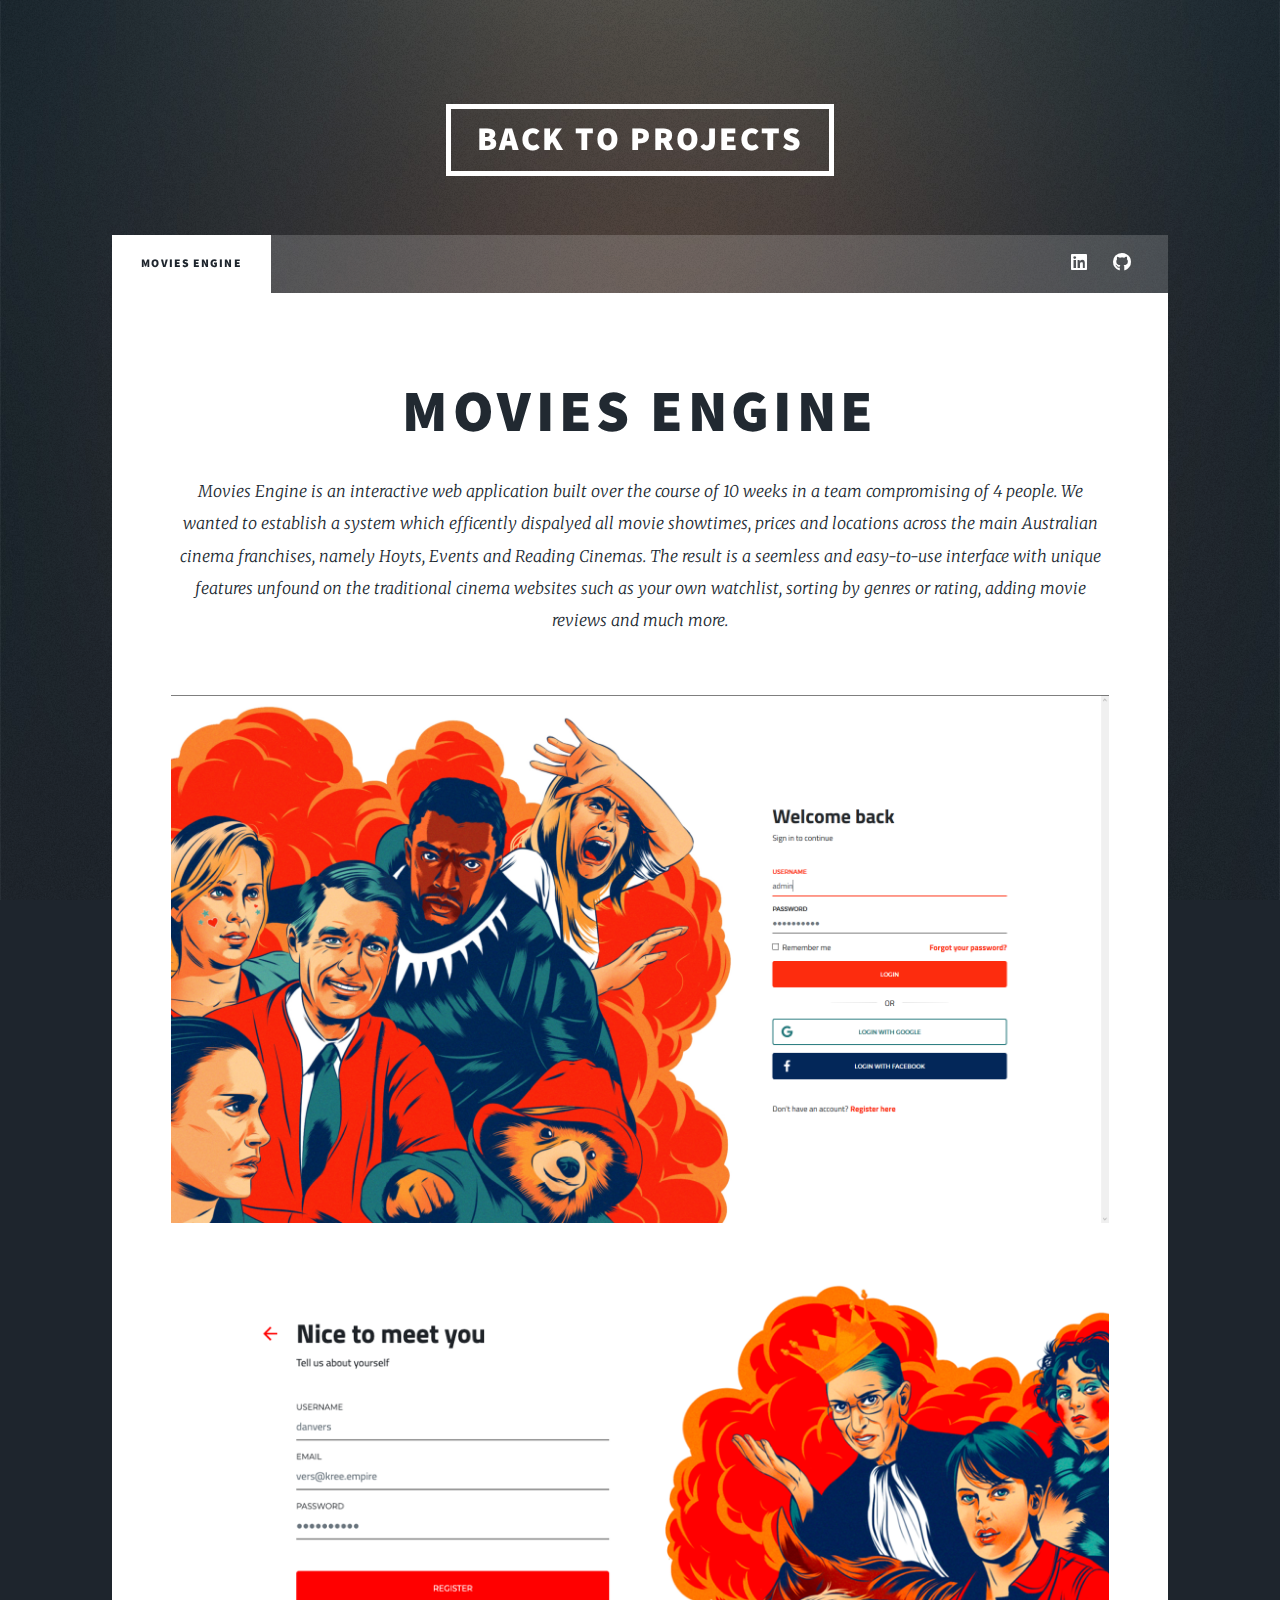
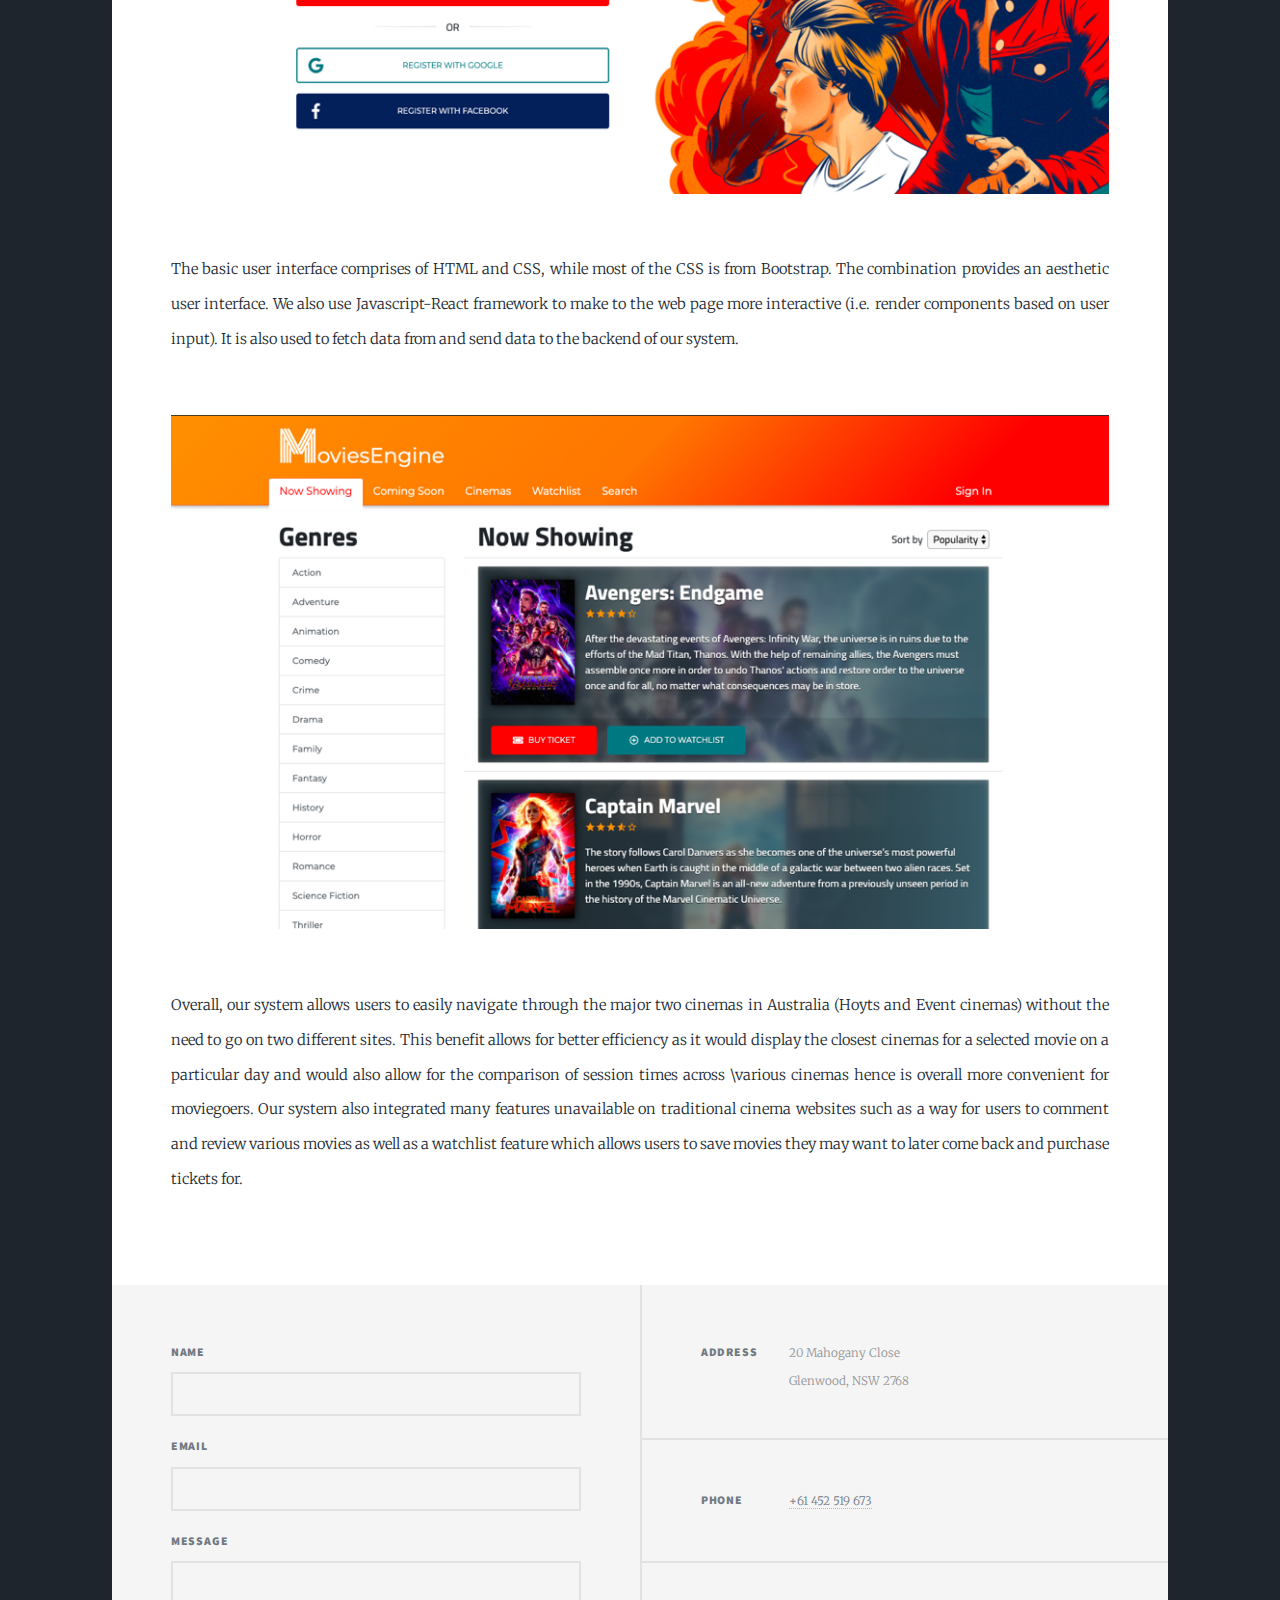
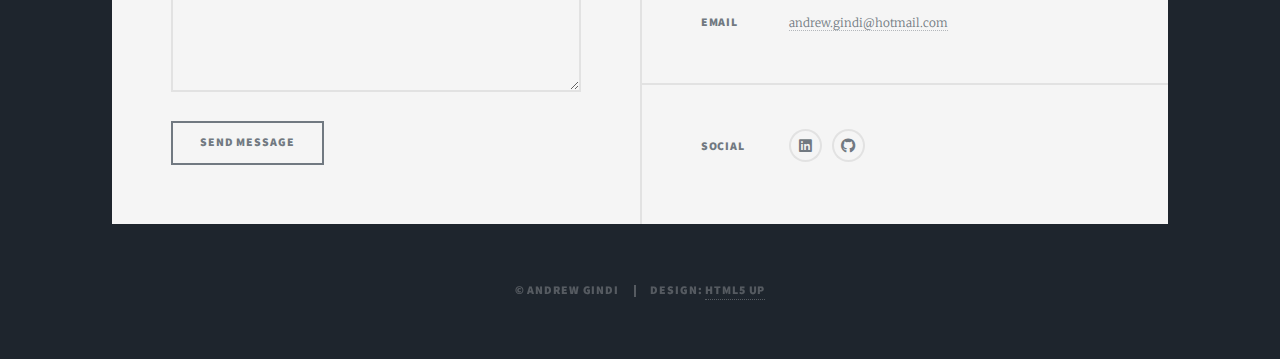
==== moviesengine.html @ 6434a751 "Portfolio" ====
<!DOCTYPE HTML>
<!--
	Massively by HTML5 UP
	html5up.net | @ajlkn
	Free for personal and commercial use under the CCA 3.0 license (html5up.net/license)
-->
<html>
	<head>
		<title>Movies Engine</title>
		<meta charset="utf-8" />
		<meta name="viewport" content="width=device-width, initial-scale=1, user-scalable=no" />
		<link rel="stylesheet" href="assets/css/main.css" />
		<noscript><link rel="stylesheet" href="assets/css/noscript.css" /></noscript>
	</head>
	<body class="is-preload">

		<!-- Wrapper -->
			<div id="wrapper">

				<!-- Header -->
					<header id="header">
						<a href="index.html" class="logo">Back to Projects</a>
					</header>

				<!-- Nav -->
					<nav id="nav">
						<ul class="links">
							<li class="active"><a href="moviesengine.html">Movies Engine</a></li>
						</ul>
						<ul class="icons">
							<li><a href="https://www.linkedin.com/in/andrewgindi/" class="icon brands fa-linkedin"><span class="label">Linkedin</span></a></li>
							<li><a href="https://github.com/AndrewAGindi" class="icon brands fa-github"><span class="label">GitHub</span></a></li>
						</ul>
					</nav>

				<!-- Main -->
					<div id="main">

						<!-- Post -->
							<section class="post">
								<header class="major">
									<h1>Movies Engine</h1>
									<p>Movies Engine is an interactive web application built over the course of 10 weeks in
                                        a team compromising of 4 people. We wanted to establish a system which efficently dispalyed 
                                        all movie showtimes, prices and locations across the main Australian cinema franchises, namely Hoyts, Events
                                        and Reading Cinemas. The result is a seemless and easy-to-use interface with unique features unfound on the 
                                        traditional cinema websites such as your own watchlist, sorting by genres or rating, adding movie reviews and much more.</p>
								</header>
                                <div class="image main"><img src="images/login.png" alt="" /></div>
                                <div class="image main"><img src="images/signup.png" alt="" /></div>
								<p>The basic user interface comprises of HTML and CSS, while most of the CSS is from Bootstrap. The combination provides an aesthetic user interface. 
                                        We also use Javascript-React framework to make to the web page more interactive (i.e. render components based on user input). It is also used to fetch data from 
                                        and send data to the backend of our system. 
                                        </p>
                                <div class="image main"><img src="images/home.png" alt="" /></div>
                                <p>Overall, our system allows users to easily navigate through the major two cinemas in Australia 
                                    (Hoyts and Event cinemas) without the need to go on two different sites. This benefit allows for better efficiency as it would 
                                    display the closest cinemas for a selected movie on a particular day and would also allow for the comparison of session times across \various cinemas hence is overall more convenient for moviegoers. Our system also integrated many features unavailable on traditional cinema websites such as a way for users to comment and review various movies as well as a watchlist feature which allows users to save movies they may want to later come back and purchase tickets for.</p>
							</section>

					</div>

				<!-- Footer -->
                <footer id="footer">
                    <section>
                        <form method="post" action="https://formspree.io/andrew.gindi@hotmail.com">
                            <div class="fields">
                                <div class="field">
                                    <label for="name">Name</label>
                                    <input type="text" name="name" id="name" />
                                </div>
                                <div class="field">
                                    <label for="email">Email</label>
                                    <input type="text" name="email" id="email" />
                                </div>
                                <div class="field">
                                    <label for="message">Message</label>
                                    <textarea name="message" id="message" rows="3"></textarea>
                                </div>
                            </div>
                            <ul class="actions">
                                <li><input type="submit" value="Send Message" /></li>
                            </ul>
                        </form>
                    </section>
                    <section class="split contact">
                        <section class="alt">
                            <h3>Address</h3>
                            <p>20 Mahogany Close<br />
                            Glenwood, NSW 2768</p>
                        </section>
                        <section>
                            <h3>Phone</h3>
                            <p><a href="tel:+61452519673">+61 452 519 673</a></p>
                        </section>
                        <section>
                            <h3>Email</h3>
                            <p><a href="andrew.gindi@hotmail.com">andrew.gindi@hotmail.com</a></p>
                        </section>
                        <section>
								<h3>Social</h3>
								<ul class="icons alt">
									<li><a href="https://www.linkedin.com/in/andrewgindi/" class="icon brands alt fa-linkedin"><span class="label">Linkedin</span></a></li>
									<li><a href="https://github.com/AndrewAGindi" class="icon brands alt fa-github"><span class="label">GitHub</span></a></li>
								</ul>
							</section>
						</section>
					</footer>

				<!-- Copyright -->
					<div id="copyright">
						<ul><li>&copy; Andrew Gindi</li><li>Design: <a href="https://html5up.net">HTML5 UP</a></li></ul>
					</div>

			</div>

		<!-- Scripts -->
			<script src="assets/js/jquery.min.js"></script>
			<script src="assets/js/jquery.scrollex.min.js"></script>
			<script src="assets/js/jquery.scrolly.min.js"></script>
			<script src="assets/js/browser.min.js"></script>
			<script src="assets/js/breakpoints.min.js"></script>
			<script src="assets/js/util.js"></script>
			<script src="assets/js/main.js"></script>

	</body>
</html>
---- assets/css/main.css ----
@import url(fontawesome-all.min.css);
@import url("https://fonts.googleapis.com/css?family=Merriweather:300,700,300italic,700italic|Source+Sans+Pro:900");

/*
	Massively by HTML5 UP
	html5up.net | @ajlkn
	Free for personal and commercial use under the CCA 3.0 license (html5up.net/license)
*/

html, body, div, span, applet, object,
iframe, h1, h2, h3, h4, h5, h6, p, blockquote,
pre, a, abbr, acronym, address, big, cite,
code, del, dfn, em, img, ins, kbd, q, s, samp,
small, strike, strong, sub, sup, tt, var, b,
u, i, center, dl, dt, dd, ol, ul, li, fieldset,
form, label, legend, table, caption, tbody,
tfoot, thead, tr, th, td, article, aside,
canvas, details, embed, figure, figcaption,
footer, header, hgroup, menu, nav, output, ruby,
section, summary, time, mark, audio, video {
	margin: 0;
	padding: 0;
	border: 0;
	font-size: 100%;
	font: inherit;
	vertical-align: baseline;}

article, aside, details, figcaption, figure,
footer, header, hgroup, menu, nav, section {
	display: block;}

body {
	line-height: 1;
}

ol, ul {
	list-style: none;
}

blockquote, q {
	quotes: none;
}

	blockquote:before, blockquote:after, q:before, q:after {
		content: '';
		content: none;
	}

table {
	border-collapse: collapse;
	border-spacing: 0;
}

body {
	-webkit-text-size-adjust: none;
}

mark {
	background-color: transparent;
	color: inherit;
}

input::-moz-focus-inner {
	border: 0;
	padding: 0;
}

input, select, textarea {
	-moz-appearance: none;
	-webkit-appearance: none;
	-ms-appearance: none;
	appearance: none;
}

/* Basic */

	@-ms-viewport {
		width: device-width;
	}

	body {
		-ms-overflow-style: scrollbar;
	}

	@media screen and (max-width: 480px) {

		html, body {
			min-width: 320px;
		}

	}

	html {
		box-sizing: border-box;
	}

	*, *:before, *:after {
		box-sizing: inherit;
	}

	body {
		background-color: #1e252d;
	}

		body.is-preload *, body.is-preload *:before, body.is-preload *:after {
			-moz-animation: none !important;
			-webkit-animation: none !important;
			-ms-animation: none !important;
			animation: none !important;
			-moz-transition: none !important;
			-webkit-transition: none !important;
			-ms-transition: none !important;
			transition: none !important;
		}

/* Type */

	html {
		font-size: 16pt;
	}

		@media screen and (max-width: 1680px) {

			html {
				font-size: 12pt;
			}

		}

		@media screen and (max-width: 1280px) {

			html {
				font-size: 11pt;
			}

		}

		@media screen and (max-width: 360px) {

			html {
				font-size: 10pt;
			}

		}

	body {
		color: #212931;
	}

	body, input, select, textarea {
		font-family: "Merriweather", Georgia, serif;
		font-weight: 300;
		font-size: 1rem;
		line-height: 2.375;
	}

	a {
		-moz-transition: color 0.2s ease-in-out, background-color 0.2s ease-in-out, border-color 0.2s ease-in-out, box-shadow 0.2s ease-in-out;
		-webkit-transition: color 0.2s ease-in-out, background-color 0.2s ease-in-out, border-color 0.2s ease-in-out, box-shadow 0.2s ease-in-out;
		-ms-transition: color 0.2s ease-in-out, background-color 0.2s ease-in-out, border-color 0.2s ease-in-out, box-shadow 0.2s ease-in-out;
		transition: color 0.2s ease-in-out, background-color 0.2s ease-in-out, border-color 0.2s ease-in-out, box-shadow 0.2s ease-in-out;
		border-bottom: dotted 1px;
		text-decoration: none;
	}

		a:hover {
			border-bottom-color: transparent;
		}

	strong, b {
		font-weight: 600;
	}

	em, i {
		font-style: italic;
	}

	p {
		text-align: justify;
		margin: 0 0 2rem 0;
	}

	h1, h2, h3, h4, h5, h6 {
		font-family: "Source Sans Pro", Helvetica, sans-serif;
		font-weight: 900;
		line-height: 1.5;
		letter-spacing: 0.075em;
		text-transform: uppercase;
		margin: 0 0 1rem 0;
	}

		h1 a, h2 a, h3 a, h4 a, h5 a, h6 a {
			border-bottom: 0;
			color: inherit;
			text-decoration: none;
		}

	h1 {
		font-size: 4rem;
		line-height: 1.1;
		margin: 0 0 2rem 0;
	}

	h2 {
		font-size: 1.75rem;
		line-height: 1.3;
		margin: 0 0 1.5rem 0;
	}

	h3 {
		font-size: 1.25rem;
		margin: 0 0 1.5rem 0;
	}

	h4 {
		font-size: 1rem;
	}

	h5 {
		font-size: 0.9rem;
	}

	h6 {
		font-size: 0.8rem;
	}

	sub {
		font-size: 0.8rem;
		position: relative;
		top: 0.5rem;
	}

	sup {
		font-size: 0.8rem;
		position: relative;
		top: -0.5rem;
	}

	blockquote {
		border-left: solid 4px;
		font-style: italic;
		margin: 0 0 2rem 0;
		padding: 0.5rem 0 0.5rem 2rem;
	}

	code {
		border: solid 2px;
		font-family: "Courier New", monospace;
		font-size: 0.9rem;
		margin: 0 0.25rem;
		padding: 0.25rem 0.65rem;
	}

	pre {
		-webkit-overflow-scrolling: touch;
		font-family: "Courier New", monospace;
		font-size: 0.9rem;
		margin: 0 0 2rem 0;
	}

		pre code {
			display: block;
			line-height: 1.75;
			padding: 1rem 1.5rem;
			overflow-x: auto;
		}

	hr {
		border: 0;
		border-bottom: solid 2px;
		margin: 3rem 0;
	}

		hr.major {
			margin: 5rem 0;
		}

	.align-left {
		text-align: left;
	}

	.align-center {
		text-align: center;
	}

	.align-right {
		text-align: right;
	}

	input, select, textarea {
		color: #212931;
	}

	a {
		color: #212931;
		border-bottom-color: rgba(33, 41, 49, 0.5);
	}

		a:hover {
			border-bottom-color: transparent;
			color: #18bfef !important;
		}

	strong, b {
		color: #212931;
	}

	h1, h2, h3, h4, h5, h6 {
		color: #212931;
	}

	blockquote {
		border-left-color: #eeeeee;
	}

	code {
		background: rgba(220, 220, 220, 0.25);
		border-color: #eeeeee;
	}

	hr {
		border-bottom-color: #eeeeee;
	}

/* Row */

	.row {
		display: flex;
		flex-wrap: wrap;
		box-sizing: border-box;
		align-items: stretch;
	}

		.row > * {
			box-sizing: border-box;
		}

		.row.gtr-uniform > * > :last-child {
			margin-bottom: 0;
		}

		.row.aln-left {
			justify-content: flex-start;
		}

		.row.aln-center {
			justify-content: center;
		}

		.row.aln-right {
			justify-content: flex-end;
		}

		.row.aln-top {
			align-items: flex-start;
		}

		.row.aln-middle {
			align-items: center;
		}

		.row.aln-bottom {
			align-items: flex-end;
		}

		.row > .imp {
			order: -1;
		}

		.row > .col-1 {
			width: 8.33333%;
		}

		.row > .off-1 {
			margin-left: 8.33333%;
		}

		.row > .col-2 {
			width: 16.66667%;
		}

		.row > .off-2 {
			margin-left: 16.66667%;
		}

		.row > .col-3 {
			width: 25%;
		}

		.row > .off-3 {
			margin-left: 25%;
		}

		.row > .col-4 {
			width: 33.33333%;
		}

		.row > .off-4 {
			margin-left: 33.33333%;
		}

		.row > .col-5 {
			width: 41.66667%;
		}

		.row > .off-5 {
			margin-left: 41.66667%;
		}

		.row > .col-6 {
			width: 50%;
		}

		.row > .off-6 {
			margin-left: 50%;
		}

		.row > .col-7 {
			width: 58.33333%;
		}

		.row > .off-7 {
			margin-left: 58.33333%;
		}

		.row > .col-8 {
			width: 66.66667%;
		}

		.row > .off-8 {
			margin-left: 66.66667%;
		}

		.row > .col-9 {
			width: 75%;
		}

		.row > .off-9 {
			margin-left: 75%;
		}

		.row > .col-10 {
			width: 83.33333%;
		}

		.row > .off-10 {
			margin-left: 83.33333%;
		}

		.row > .col-11 {
			width: 91.66667%;
		}

		.row > .off-11 {
			margin-left: 91.66667%;
		}

		.row > .col-12 {
			width: 100%;
		}

		.row > .off-12 {
			margin-left: 100%;
		}

		.row.gtr-0 {
			margin-top: 0;
			margin-left: 0rem;
		}

			.row.gtr-0 > * {
				padding: 0 0 0 0rem;
			}

			.row.gtr-0.gtr-uniform {
				margin-top: 0rem;
			}

				.row.gtr-0.gtr-uniform > * {
					padding-top: 0rem;
				}

		.row.gtr-25 {
			margin-top: 0;
			margin-left: -0.375rem;
		}

			.row.gtr-25 > * {
				padding: 0 0 0 0.375rem;
			}

			.row.gtr-25.gtr-uniform {
				margin-top: -0.375rem;
			}

				.row.gtr-25.gtr-uniform > * {
					padding-top: 0.375rem;
				}

		.row.gtr-50 {
			margin-top: 0;
			margin-left: -0.75rem;
		}

			.row.gtr-50 > * {
				padding: 0 0 0 0.75rem;
			}

			.row.gtr-50.gtr-uniform {
				margin-top: -0.75rem;
			}

				.row.gtr-50.gtr-uniform > * {
					padding-top: 0.75rem;
				}

		.row {
			margin-top: 0;
			margin-left: -1.5rem;
		}

			.row > * {
				padding: 0 0 0 1.5rem;
			}

			.row.gtr-uniform {
				margin-top: -1.5rem;
			}

				.row.gtr-uniform > * {
					padding-top: 1.5rem;
				}

		.row.gtr-150 {
			margin-top: 0;
			margin-left: -2.25rem;
		}

			.row.gtr-150 > * {
				padding: 0 0 0 2.25rem;
			}

			.row.gtr-150.gtr-uniform {
				margin-top: -2.25rem;
			}

				.row.gtr-150.gtr-uniform > * {
					padding-top: 2.25rem;
				}

		.row.gtr-200 {
			margin-top: 0;
			margin-left: -3rem;
		}

			.row.gtr-200 > * {
				padding: 0 0 0 3rem;
			}

			.row.gtr-200.gtr-uniform {
				margin-top: -3rem;
			}

				.row.gtr-200.gtr-uniform > * {
					padding-top: 3rem;
				}

		@media screen and (max-width: 1680px) {

			.row {
				display: flex;
				flex-wrap: wrap;
				box-sizing: border-box;
				align-items: stretch;
			}

				.row > * {
					box-sizing: border-box;
				}

				.row.gtr-uniform > * > :last-child {
					margin-bottom: 0;
				}

				.row.aln-left {
					justify-content: flex-start;
				}

				.row.aln-center {
					justify-content: center;
				}

				.row.aln-right {
					justify-content: flex-end;
				}

				.row.aln-top {
					align-items: flex-start;
				}

				.row.aln-middle {
					align-items: center;
				}

				.row.aln-bottom {
					align-items: flex-end;
				}

				.row > .imp-xlarge {
					order: -1;
				}

				.row > .col-1-xlarge {
					width: 8.33333%;
				}

				.row > .off-1-xlarge {
					margin-left: 8.33333%;
				}

				.row > .col-2-xlarge {
					width: 16.66667%;
				}

				.row > .off-2-xlarge {
					margin-left: 16.66667%;
				}

				.row > .col-3-xlarge {
					width: 25%;
				}

				.row > .off-3-xlarge {
					margin-left: 25%;
				}

				.row > .col-4-xlarge {
					width: 33.33333%;
				}

				.row > .off-4-xlarge {
					margin-left: 33.33333%;
				}

				.row > .col-5-xlarge {
					width: 41.66667%;
				}

				.row > .off-5-xlarge {
					margin-left: 41.66667%;
				}

				.row > .col-6-xlarge {
					width: 50%;
				}

				.row > .off-6-xlarge {
					margin-left: 50%;
				}

				.row > .col-7-xlarge {
					width: 58.33333%;
				}

				.row > .off-7-xlarge {
					margin-left: 58.33333%;
				}

				.row > .col-8-xlarge {
					width: 66.66667%;
				}

				.row > .off-8-xlarge {
					margin-left: 66.66667%;
				}

				.row > .col-9-xlarge {
					width: 75%;
				}

				.row > .off-9-xlarge {
					margin-left: 75%;
				}

				.row > .col-10-xlarge {
					width: 83.33333%;
				}

				.row > .off-10-xlarge {
					margin-left: 83.33333%;
				}

				.row > .col-11-xlarge {
					width: 91.66667%;
				}

				.row > .off-11-xlarge {
					margin-left: 91.66667%;
				}

				.row > .col-12-xlarge {
					width: 100%;
				}

				.row > .off-12-xlarge {
					margin-left: 100%;
				}

				.row.gtr-0 {
					margin-top: 0;
					margin-left: 0rem;
				}

					.row.gtr-0 > * {
						padding: 0 0 0 0rem;
					}

					.row.gtr-0.gtr-uniform {
						margin-top: 0rem;
					}

						.row.gtr-0.gtr-uniform > * {
							padding-top: 0rem;
						}

				.row.gtr-25 {
					margin-top: 0;
					margin-left: -0.375rem;
				}

					.row.gtr-25 > * {
						padding: 0 0 0 0.375rem;
					}

					.row.gtr-25.gtr-uniform {
						margin-top: -0.375rem;
					}

						.row.gtr-25.gtr-uniform > * {
							padding-top: 0.375rem;
						}

				.row.gtr-50 {
					margin-top: 0;
					margin-left: -0.75rem;
				}

					.row.gtr-50 > * {
						padding: 0 0 0 0.75rem;
					}

					.row.gtr-50.gtr-uniform {
						margin-top: -0.75rem;
					}

						.row.gtr-50.gtr-uniform > * {
							padding-top: 0.75rem;
						}

				.row {
					margin-top: 0;
					margin-left: -1.5rem;
				}

					.row > * {
						padding: 0 0 0 1.5rem;
					}

					.row.gtr-uniform {
						margin-top: -1.5rem;
					}

						.row.gtr-uniform > * {
							padding-top: 1.5rem;
						}

				.row.gtr-150 {
					margin-top: 0;
					margin-left: -2.25rem;
				}

					.row.gtr-150 > * {
						padding: 0 0 0 2.25rem;
					}

					.row.gtr-150.gtr-uniform {
						margin-top: -2.25rem;
					}

						.row.gtr-150.gtr-uniform > * {
							padding-top: 2.25rem;
						}

				.row.gtr-200 {
					margin-top: 0;
					margin-left: -3rem;
				}

					.row.gtr-200 > * {
						padding: 0 0 0 3rem;
					}

					.row.gtr-200.gtr-uniform {
						margin-top: -3rem;
					}

						.row.gtr-200.gtr-uniform > * {
							padding-top: 3rem;
						}

		}

		@media screen and (max-width: 1280px) {

			.row {
				display: flex;
				flex-wrap: wrap;
				box-sizing: border-box;
				align-items: stretch;
			}

				.row > * {
					box-sizing: border-box;
				}

				.row.gtr-uniform > * > :last-child {
					margin-bottom: 0;
				}

				.row.aln-left {
					justify-content: flex-start;
				}

				.row.aln-center {
					justify-content: center;
				}

				.row.aln-right {
					justify-content: flex-end;
				}

				.row.aln-top {
					align-items: flex-start;
				}

				.row.aln-middle {
					align-items: center;
				}

				.row.aln-bottom {
					align-items: flex-end;
				}

				.row > .imp-large {
					order: -1;
				}

				.row > .col-1-large {
					width: 8.33333%;
				}

				.row > .off-1-large {
					margin-left: 8.33333%;
				}

				.row > .col-2-large {
					width: 16.66667%;
				}

				.row > .off-2-large {
					margin-left: 16.66667%;
				}

				.row > .col-3-large {
					width: 25%;
				}

				.row > .off-3-large {
					margin-left: 25%;
				}

				.row > .col-4-large {
					width: 33.33333%;
				}

				.row > .off-4-large {
					margin-left: 33.33333%;
				}

				.row > .col-5-large {
					width: 41.66667%;
				}

				.row > .off-5-large {
					margin-left: 41.66667%;
				}

				.row > .col-6-large {
					width: 50%;
				}

				.row > .off-6-large {
					margin-left: 50%;
				}

				.row > .col-7-large {
					width: 58.33333%;
				}

				.row > .off-7-large {
					margin-left: 58.33333%;
				}

				.row > .col-8-large {
					width: 66.66667%;
				}

				.row > .off-8-large {
					margin-left: 66.66667%;
				}

				.row > .col-9-large {
					width: 75%;
				}

				.row > .off-9-large {
					margin-left: 75%;
				}

				.row > .col-10-large {
					width: 83.33333%;
				}

				.row > .off-10-large {
					margin-left: 83.33333%;
				}

				.row > .col-11-large {
					width: 91.66667%;
				}

				.row > .off-11-large {
					margin-left: 91.66667%;
				}

				.row > .col-12-large {
					width: 100%;
				}

				.row > .off-12-large {
					margin-left: 100%;
				}

				.row.gtr-0 {
					margin-top: 0;
					margin-left: 0rem;
				}

					.row.gtr-0 > * {
						padding: 0 0 0 0rem;
					}

					.row.gtr-0.gtr-uniform {
						margin-top: 0rem;
					}

						.row.gtr-0.gtr-uniform > * {
							padding-top: 0rem;
						}

				.row.gtr-25 {
					margin-top: 0;
					margin-left: -0.375rem;
				}

					.row.gtr-25 > * {
						padding: 0 0 0 0.375rem;
					}

					.row.gtr-25.gtr-uniform {
						margin-top: -0.375rem;
					}

						.row.gtr-25.gtr-uniform > * {
							padding-top: 0.375rem;
						}

				.row.gtr-50 {
					margin-top: 0;
					margin-left: -0.75rem;
				}

					.row.gtr-50 > * {
						padding: 0 0 0 0.75rem;
					}

					.row.gtr-50.gtr-uniform {
						margin-top: -0.75rem;
					}

						.row.gtr-50.gtr-uniform > * {
							padding-top: 0.75rem;
						}

				.row {
					margin-top: 0;
					margin-left: -1.5rem;
				}

					.row > * {
						padding: 0 0 0 1.5rem;
					}

					.row.gtr-uniform {
						margin-top: -1.5rem;
					}

						.row.gtr-uniform > * {
							padding-top: 1.5rem;
						}

				.row.gtr-150 {
					margin-top: 0;
					margin-left: -2.25rem;
				}

					.row.gtr-150 > * {
						padding: 0 0 0 2.25rem;
					}

					.row.gtr-150.gtr-uniform {
						margin-top: -2.25rem;
					}

						.row.gtr-150.gtr-uniform > * {
							padding-top: 2.25rem;
						}

				.row.gtr-200 {
					margin-top: 0;
					margin-left: -3rem;
				}

					.row.gtr-200 > * {
						padding: 0 0 0 3rem;
					}

					.row.gtr-200.gtr-uniform {
						margin-top: -3rem;
					}

						.row.gtr-200.gtr-uniform > * {
							padding-top: 3rem;
						}

		}

		@media screen and (max-width: 980px) {

			.row {
				display: flex;
				flex-wrap: wrap;
				box-sizing: border-box;
				align-items: stretch;
			}

				.row > * {
					box-sizing: border-box;
				}

				.row.gtr-uniform > * > :last-child {
					margin-bottom: 0;
				}

				.row.aln-left {
					justify-content: flex-start;
				}

				.row.aln-center {
					justify-content: center;
				}

				.row.aln-right {
					justify-content: flex-end;
				}

				.row.aln-top {
					align-items: flex-start;
				}

				.row.aln-middle {
					align-items: center;
				}

				.row.aln-bottom {
					align-items: flex-end;
				}

				.row > .imp-medium {
					order: -1;
				}

				.row > .col-1-medium {
					width: 8.33333%;
				}

				.row > .off-1-medium {
					margin-left: 8.33333%;
				}

				.row > .col-2-medium {
					width: 16.66667%;
				}

				.row > .off-2-medium {
					margin-left: 16.66667%;
				}

				.row > .col-3-medium {
					width: 25%;
				}

				.row > .off-3-medium {
					margin-left: 25%;
				}

				.row > .col-4-medium {
					width: 33.33333%;
				}

				.row > .off-4-medium {
					margin-left: 33.33333%;
				}

				.row > .col-5-medium {
					width: 41.66667%;
				}

				.row > .off-5-medium {
					margin-left: 41.66667%;
				}

				.row > .col-6-medium {
					width: 50%;
				}

				.row > .off-6-medium {
					margin-left: 50%;
				}

				.row > .col-7-medium {
					width: 58.33333%;
				}

				.row > .off-7-medium {
					margin-left: 58.33333%;
				}

				.row > .col-8-medium {
					width: 66.66667%;
				}

				.row > .off-8-medium {
					margin-left: 66.66667%;
				}

				.row > .col-9-medium {
					width: 75%;
				}

				.row > .off-9-medium {
					margin-left: 75%;
				}

				.row > .col-10-medium {
					width: 83.33333%;
				}

				.row > .off-10-medium {
					margin-left: 83.33333%;
				}

				.row > .col-11-medium {
					width: 91.66667%;
				}

				.row > .off-11-medium {
					margin-left: 91.66667%;
				}

				.row > .col-12-medium {
					width: 100%;
				}

				.row > .off-12-medium {
					margin-left: 100%;
				}

				.row.gtr-0 {
					margin-top: 0;
					margin-left: 0rem;
				}

					.row.gtr-0 > * {
						padding: 0 0 0 0rem;
					}

					.row.gtr-0.gtr-uniform {
						margin-top: 0rem;
					}

						.row.gtr-0.gtr-uniform > * {
							padding-top: 0rem;
						}

				.row.gtr-25 {
					margin-top: 0;
					margin-left: -0.375rem;
				}

					.row.gtr-25 > * {
						padding: 0 0 0 0.375rem;
					}

					.row.gtr-25.gtr-uniform {
						margin-top: -0.375rem;
					}

						.row.gtr-25.gtr-uniform > * {
							padding-top: 0.375rem;
						}

				.row.gtr-50 {
					margin-top: 0;
					margin-left: -0.75rem;
				}

					.row.gtr-50 > * {
						padding: 0 0 0 0.75rem;
					}

					.row.gtr-50.gtr-uniform {
						margin-top: -0.75rem;
					}

						.row.gtr-50.gtr-uniform > * {
							padding-top: 0.75rem;
						}

				.row {
					margin-top: 0;
					margin-left: -1.5rem;
				}

					.row > * {
						padding: 0 0 0 1.5rem;
					}

					.row.gtr-uniform {
						margin-top: -1.5rem;
					}

						.row.gtr-uniform > * {
							padding-top: 1.5rem;
						}

				.row.gtr-150 {
					margin-top: 0;
					margin-left: -2.25rem;
				}

					.row.gtr-150 > * {
						padding: 0 0 0 2.25rem;
					}

					.row.gtr-150.gtr-uniform {
						margin-top: -2.25rem;
					}

						.row.gtr-150.gtr-uniform > * {
							padding-top: 2.25rem;
						}

				.row.gtr-200 {
					margin-top: 0;
					margin-left: -3rem;
				}

					.row.gtr-200 > * {
						padding: 0 0 0 3rem;
					}

					.row.gtr-200.gtr-uniform {
						margin-top: -3rem;
					}

						.row.gtr-200.gtr-uniform > * {
							padding-top: 3rem;
						}

		}

		@media screen and (max-width: 736px) {

			.row {
				display: flex;
				flex-wrap: wrap;
				box-sizing: border-box;
				align-items: stretch;
			}

				.row > * {
					box-sizing: border-box;
				}

				.row.gtr-uniform > * > :last-child {
					margin-bottom: 0;
				}

				.row.aln-left {
					justify-content: flex-start;
				}

				.row.aln-center {
					justify-content: center;
				}

				.row.aln-right {
					justify-content: flex-end;
				}

				.row.aln-top {
					align-items: flex-start;
				}

				.row.aln-middle {
					align-items: center;
				}

				.row.aln-bottom {
					align-items: flex-end;
				}

				.row > .imp-small {
					order: -1;
				}

				.row > .col-1-small {
					width: 8.33333%;
				}

				.row > .off-1-small {
					margin-left: 8.33333%;
				}

				.row > .col-2-small {
					width: 16.66667%;
				}

				.row > .off-2-small {
					margin-left: 16.66667%;
				}

				.row > .col-3-small {
					width: 25%;
				}

				.row > .off-3-small {
					margin-left: 25%;
				}

				.row > .col-4-small {
					width: 33.33333%;
				}

				.row > .off-4-small {
					margin-left: 33.33333%;
				}

				.row > .col-5-small {
					width: 41.66667%;
				}

				.row > .off-5-small {
					margin-left: 41.66667%;
				}

				.row > .col-6-small {
					width: 50%;
				}

				.row > .off-6-small {
					margin-left: 50%;
				}

				.row > .col-7-small {
					width: 58.33333%;
				}

				.row > .off-7-small {
					margin-left: 58.33333%;
				}

				.row > .col-8-small {
					width: 66.66667%;
				}

				.row > .off-8-small {
					margin-left: 66.66667%;
				}

				.row > .col-9-small {
					width: 75%;
				}

				.row > .off-9-small {
					margin-left: 75%;
				}

				.row > .col-10-small {
					width: 83.33333%;
				}

				.row > .off-10-small {
					margin-left: 83.33333%;
				}

				.row > .col-11-small {
					width: 91.66667%;
				}

				.row > .off-11-small {
					margin-left: 91.66667%;
				}

				.row > .col-12-small {
					width: 100%;
				}

				.row > .off-12-small {
					margin-left: 100%;
				}

				.row.gtr-0 {
					margin-top: 0;
					margin-left: 0rem;
				}

					.row.gtr-0 > * {
						padding: 0 0 0 0rem;
					}

					.row.gtr-0.gtr-uniform {
						margin-top: 0rem;
					}

						.row.gtr-0.gtr-uniform > * {
							padding-top: 0rem;
						}

				.row.gtr-25 {
					margin-top: 0;
					margin-left: -0.375rem;
				}

					.row.gtr-25 > * {
						padding: 0 0 0 0.375rem;
					}

					.row.gtr-25.gtr-uniform {
						margin-top: -0.375rem;
					}

						.row.gtr-25.gtr-uniform > * {
							padding-top: 0.375rem;
						}

				.row.gtr-50 {
					margin-top: 0;
					margin-left: -0.75rem;
				}

					.row.gtr-50 > * {
						padding: 0 0 0 0.75rem;
					}

					.row.gtr-50.gtr-uniform {
						margin-top: -0.75rem;
					}

						.row.gtr-50.gtr-uniform > * {
							padding-top: 0.75rem;
						}

				.row {
					margin-top: 0;
					margin-left: -1.5rem;
				}

					.row > * {
						padding: 0 0 0 1.5rem;
					}

					.row.gtr-uniform {
						margin-top: -1.5rem;
					}

						.row.gtr-uniform > * {
							padding-top: 1.5rem;
						}

				.row.gtr-150 {
					margin-top: 0;
					margin-left: -2.25rem;
				}

					.row.gtr-150 > * {
						padding: 0 0 0 2.25rem;
					}

					.row.gtr-150.gtr-uniform {
						margin-top: -2.25rem;
					}

						.row.gtr-150.gtr-uniform > * {
							padding-top: 2.25rem;
						}

				.row.gtr-200 {
					margin-top: 0;
					margin-left: -3rem;
				}

					.row.gtr-200 > * {
						padding: 0 0 0 3rem;
					}

					.row.gtr-200.gtr-uniform {
						margin-top: -3rem;
					}

						.row.gtr-200.gtr-uniform > * {
							padding-top: 3rem;
						}

		}

		@media screen and (max-width: 480px) {

			.row {
				display: flex;
				flex-wrap: wrap;
				box-sizing: border-box;
				align-items: stretch;
			}

				.row > * {
					box-sizing: border-box;
				}

				.row.gtr-uniform > * > :last-child {
					margin-bottom: 0;
				}

				.row.aln-left {
					justify-content: flex-start;
				}

				.row.aln-center {
					justify-content: center;
				}

				.row.aln-right {
					justify-content: flex-end;
				}

				.row.aln-top {
					align-items: flex-start;
				}

				.row.aln-middle {
					align-items: center;
				}

				.row.aln-bottom {
					align-items: flex-end;
				}

				.row > .imp-xsmall {
					order: -1;
				}

				.row > .col-1-xsmall {
					width: 8.33333%;
				}

				.row > .off-1-xsmall {
					margin-left: 8.33333%;
				}

				.row > .col-2-xsmall {
					width: 16.66667%;
				}

				.row > .off-2-xsmall {
					margin-left: 16.66667%;
				}

				.row > .col-3-xsmall {
					width: 25%;
				}

				.row > .off-3-xsmall {
					margin-left: 25%;
				}

				.row > .col-4-xsmall {
					width: 33.33333%;
				}

				.row > .off-4-xsmall {
					margin-left: 33.33333%;
				}

				.row > .col-5-xsmall {
					width: 41.66667%;
				}

				.row > .off-5-xsmall {
					margin-left: 41.66667%;
				}

				.row > .col-6-xsmall {
					width: 50%;
				}

				.row > .off-6-xsmall {
					margin-left: 50%;
				}

				.row > .col-7-xsmall {
					width: 58.33333%;
				}

				.row > .off-7-xsmall {
					margin-left: 58.33333%;
				}

				.row > .col-8-xsmall {
					width: 66.66667%;
				}

				.row > .off-8-xsmall {
					margin-left: 66.66667%;
				}

				.row > .col-9-xsmall {
					width: 75%;
				}

				.row > .off-9-xsmall {
					margin-left: 75%;
				}

				.row > .col-10-xsmall {
					width: 83.33333%;
				}

				.row > .off-10-xsmall {
					margin-left: 83.33333%;
				}

				.row > .col-11-xsmall {
					width: 91.66667%;
				}

				.row > .off-11-xsmall {
					margin-left: 91.66667%;
				}

				.row > .col-12-xsmall {
					width: 100%;
				}

				.row > .off-12-xsmall {
					margin-left: 100%;
				}

				.row.gtr-0 {
					margin-top: 0;
					margin-left: 0rem;
				}

					.row.gtr-0 > * {
						padding: 0 0 0 0rem;
					}

					.row.gtr-0.gtr-uniform {
						margin-top: 0rem;
					}

						.row.gtr-0.gtr-uniform > * {
							padding-top: 0rem;
						}

				.row.gtr-25 {
					margin-top: 0;
					margin-left: -0.375rem;
				}

					.row.gtr-25 > * {
						padding: 0 0 0 0.375rem;
					}

					.row.gtr-25.gtr-uniform {
						margin-top: -0.375rem;
					}

						.row.gtr-25.gtr-uniform > * {
							padding-top: 0.375rem;
						}

				.row.gtr-50 {
					margin-top: 0;
					margin-left: -0.75rem;
				}

					.row.gtr-50 > * {
						padding: 0 0 0 0.75rem;
					}

					.row.gtr-50.gtr-uniform {
						margin-top: -0.75rem;
					}

						.row.gtr-50.gtr-uniform > * {
							padding-top: 0.75rem;
						}

				.row {
					margin-top: 0;
					margin-left: -1.5rem;
				}

					.row > * {
						padding: 0 0 0 1.5rem;
					}

					.row.gtr-uniform {
						margin-top: -1.5rem;
					}

						.row.gtr-uniform > * {
							padding-top: 1.5rem;
						}

				.row.gtr-150 {
					margin-top: 0;
					margin-left: -2.25rem;
				}

					.row.gtr-150 > * {
						padding: 0 0 0 2.25rem;
					}

					.row.gtr-150.gtr-uniform {
						margin-top: -2.25rem;
					}

						.row.gtr-150.gtr-uniform > * {
							padding-top: 2.25rem;
						}

				.row.gtr-200 {
					margin-top: 0;
					margin-left: -3rem;
				}

					.row.gtr-200 > * {
						padding: 0 0 0 3rem;
					}

					.row.gtr-200.gtr-uniform {
						margin-top: -3rem;
					}

						.row.gtr-200.gtr-uniform > * {
							padding-top: 3rem;
						}

		}

		@media screen and (max-width: 360px) {

			.row {
				display: flex;
				flex-wrap: wrap;
				box-sizing: border-box;
				align-items: stretch;
			}

				.row > * {
					box-sizing: border-box;
				}

				.row.gtr-uniform > * > :last-child {
					margin-bottom: 0;
				}

				.row.aln-left {
					justify-content: flex-start;
				}

				.row.aln-center {
					justify-content: center;
				}

				.row.aln-right {
					justify-content: flex-end;
				}

				.row.aln-top {
					align-items: flex-start;
				}

				.row.aln-middle {
					align-items: center;
				}

				.row.aln-bottom {
					align-items: flex-end;
				}

				.row > .imp-xxsmall {
					order: -1;
				}

				.row > .col-1-xxsmall {
					width: 8.33333%;
				}

				.row > .off-1-xxsmall {
					margin-left: 8.33333%;
				}

				.row > .col-2-xxsmall {
					width: 16.66667%;
				}

				.row > .off-2-xxsmall {
					margin-left: 16.66667%;
				}

				.row > .col-3-xxsmall {
					width: 25%;
				}

				.row > .off-3-xxsmall {
					margin-left: 25%;
				}

				.row > .col-4-xxsmall {
					width: 33.33333%;
				}

				.row > .off-4-xxsmall {
					margin-left: 33.33333%;
				}

				.row > .col-5-xxsmall {
					width: 41.66667%;
				}

				.row > .off-5-xxsmall {
					margin-left: 41.66667%;
				}

				.row > .col-6-xxsmall {
					width: 50%;
				}

				.row > .off-6-xxsmall {
					margin-left: 50%;
				}

				.row > .col-7-xxsmall {
					width: 58.33333%;
				}

				.row > .off-7-xxsmall {
					margin-left: 58.33333%;
				}

				.row > .col-8-xxsmall {
					width: 66.66667%;
				}

				.row > .off-8-xxsmall {
					margin-left: 66.66667%;
				}

				.row > .col-9-xxsmall {
					width: 75%;
				}

				.row > .off-9-xxsmall {
					margin-left: 75%;
				}

				.row > .col-10-xxsmall {
					width: 83.33333%;
				}

				.row > .off-10-xxsmall {
					margin-left: 83.33333%;
				}

				.row > .col-11-xxsmall {
					width: 91.66667%;
				}

				.row > .off-11-xxsmall {
					margin-left: 91.66667%;
				}

				.row > .col-12-xxsmall {
					width: 100%;
				}

				.row > .off-12-xxsmall {
					margin-left: 100%;
				}

				.row.gtr-0 {
					margin-top: 0;
					margin-left: 0rem;
				}

					.row.gtr-0 > * {
						padding: 0 0 0 0rem;
					}

					.row.gtr-0.gtr-uniform {
						margin-top: 0rem;
					}

						.row.gtr-0.gtr-uniform > * {
							padding-top: 0rem;
						}

				.row.gtr-25 {
					margin-top: 0;
					margin-left: -0.375rem;
				}

					.row.gtr-25 > * {
						padding: 0 0 0 0.375rem;
					}

					.row.gtr-25.gtr-uniform {
						margin-top: -0.375rem;
					}

						.row.gtr-25.gtr-uniform > * {
							padding-top: 0.375rem;
						}

				.row.gtr-50 {
					margin-top: 0;
					margin-left: -0.75rem;
				}

					.row.gtr-50 > * {
						padding: 0 0 0 0.75rem;
					}

					.row.gtr-50.gtr-uniform {
						margin-top: -0.75rem;
					}

						.row.gtr-50.gtr-uniform > * {
							padding-top: 0.75rem;
						}

				.row {
					margin-top: 0;
					margin-left: -1.5rem;
				}

					.row > * {
						padding: 0 0 0 1.5rem;
					}

					.row.gtr-uniform {
						margin-top: -1.5rem;
					}

						.row.gtr-uniform > * {
							padding-top: 1.5rem;
						}

				.row.gtr-150 {
					margin-top: 0;
					margin-left: -2.25rem;
				}

					.row.gtr-150 > * {
						padding: 0 0 0 2.25rem;
					}

					.row.gtr-150.gtr-uniform {
						margin-top: -2.25rem;
					}

						.row.gtr-150.gtr-uniform > * {
							padding-top: 2.25rem;
						}

				.row.gtr-200 {
					margin-top: 0;
					margin-left: -3rem;
				}

					.row.gtr-200 > * {
						padding: 0 0 0 3rem;
					}

					.row.gtr-200.gtr-uniform {
						margin-top: -3rem;
					}

						.row.gtr-200.gtr-uniform > * {
							padding-top: 3rem;
						}

		}

/* Box */

	.box {
		border: solid 2px;
		margin-bottom: 2rem;
		padding: 1.5rem;
	}

		.box > :last-child,
		.box > :last-child > :last-child,
		.box > :last-child > :last-child > :last-child {
			margin-bottom: 0;
		}

		.box.alt {
			border: 0;
			border-radius: 0;
			padding: 0;
		}

	.box {
		border-color: #eeeeee;
	}

/* Button */

	input[type="submit"],
	input[type="reset"],
	input[type="button"],
	button,
	.button {
		-moz-appearance: none;
		-webkit-appearance: none;
		-ms-appearance: none;
		appearance: none;
		-moz-transition: background-color 0.2s ease-in-out, box-shadow 0.2s ease-in-out, color 0.2s ease-in-out;
		-webkit-transition: background-color 0.2s ease-in-out, box-shadow 0.2s ease-in-out, color 0.2s ease-in-out;
		-ms-transition: background-color 0.2s ease-in-out, box-shadow 0.2s ease-in-out, color 0.2s ease-in-out;
		transition: background-color 0.2s ease-in-out, box-shadow 0.2s ease-in-out, color 0.2s ease-in-out;
		border: 0;
		border-radius: 0;
		cursor: pointer;
		display: inline-block;
		font-family: "Source Sans Pro", Helvetica, sans-serif;
		font-size: 0.8rem;
		font-weight: 900;
		letter-spacing: 0.075em;
		height: 3rem;
		line-height: 3rem;
		padding: 0 2rem;
		text-align: center;
		text-decoration: none;
		text-transform: uppercase;
		white-space: nowrap;
	}

		input[type="submit"].icon:before,
		input[type="reset"].icon:before,
		input[type="button"].icon:before,
		button.icon:before,
		.button.icon:before {
			margin-right: 0.5rem;
		}

		input[type="submit"].icon.solo,
		input[type="reset"].icon.solo,
		input[type="button"].icon.solo,
		button.icon.solo,
		.button.icon.solo {
			position: relative;
			width: 4rem;
			height: 4rem;
			line-height: 4rem;
			border-radius: 4rem;
			text-indent: 4rem;
			overflow: hidden;
			padding: 0;
			white-space: nowrap;
		}

			input[type="submit"].icon.solo:before,
			input[type="reset"].icon.solo:before,
			input[type="button"].icon.solo:before,
			button.icon.solo:before,
			.button.icon.solo:before {
				position: absolute;
				display: block;
				top: 0;
				left: 0;
				width: inherit;
				height: inherit;
				line-height: inherit;
				font-size: 1.25rem;
				margin-right: 0;
				text-align: center;
				text-indent: 0;
			}

		input[type="submit"].fit,
		input[type="reset"].fit,
		input[type="button"].fit,
		button.fit,
		.button.fit {
			width: 100%;
		}

		input[type="submit"].small,
		input[type="reset"].small,
		input[type="button"].small,
		button.small,
		.button.small {
			font-size: 0.7rem;
			height: 2.5rem;
			line-height: 2.5rem;
			padding: 0 1.5rem;
		}

		input[type="submit"].large,
		input[type="reset"].large,
		input[type="button"].large,
		button.large,
		.button.large {
			font-size: 0.9rem;
			height: 3.5rem;
			line-height: 3.5rem;
			padding: 0 2.75rem;
		}

		@media screen and (max-width: 980px) {

			input[type="submit"],
			input[type="reset"],
			input[type="button"],
			button,
			.button {
				font-size: 0.9rem;
				height: 3.25rem;
				line-height: 3.25rem;
			}

				input[type="submit"].large,
				input[type="reset"].large,
				input[type="button"].large,
				button.large,
				.button.large {
					font-size: 1rem;
					height: 3.75rem;
					line-height: 3.75rem;
				}

		}

		input[type="submit"].disabled, input[type="submit"]:disabled,
		input[type="reset"].disabled,
		input[type="reset"]:disabled,
		input[type="button"].disabled,
		input[type="button"]:disabled,
		button.disabled,
		button:disabled,
		.button.disabled,
		.button:disabled {
			pointer-events: none;
			opacity: 0.25;
		}

	input[type="submit"],
	input[type="reset"],
	input[type="button"],
	button,
	.button {
		background-color: transparent;
		box-shadow: inset 0 0 0 2px #212931;
		color: #212931 !important;
	}

		input[type="submit"]:hover,
		input[type="reset"]:hover,
		input[type="button"]:hover,
		button:hover,
		.button:hover {
			box-shadow: inset 0 0 0 2px #18bfef;
			color: #18bfef !important;
		}

		input[type="submit"].primary,
		input[type="reset"].primary,
		input[type="button"].primary,
		button.primary,
		.button.primary {
			background-color: #212931;
			box-shadow: none;
			color: #ffffff !important;
		}

			input[type="submit"].primary:hover,
			input[type="reset"].primary:hover,
			input[type="button"].primary:hover,
			button.primary:hover,
			.button.primary:hover {
				background-color: #18bfef;
			}

/* Form */

	form {
		margin: 0 0 2rem 0;
	}

		form > :last-child {
			margin-bottom: 0;
		}

		form > .fields {
			display: -moz-flex;
			display: -webkit-flex;
			display: -ms-flex;
			display: flex;
			-moz-flex-wrap: wrap;
			-webkit-flex-wrap: wrap;
			-ms-flex-wrap: wrap;
			flex-wrap: wrap;
			width: calc(100% + 3rem);
			margin: -1.5rem 0 2rem -1.5rem;
		}

			form > .fields > .field {
				-moz-flex-grow: 0;
				-webkit-flex-grow: 0;
				-ms-flex-grow: 0;
				flex-grow: 0;
				-moz-flex-shrink: 0;
				-webkit-flex-shrink: 0;
				-ms-flex-shrink: 0;
				flex-shrink: 0;
				padding: 1.5rem 0 0 1.5rem;
				width: calc(100% - 1.5rem);
			}

				form > .fields > .field.half {
					width: calc(50% - 0.75rem);
				}

				form > .fields > .field.third {
					width: calc(100%/3 - 0.5rem);
				}

				form > .fields > .field.quarter {
					width: calc(25% - 0.375rem);
				}

		@media screen and (max-width: 480px) {

			form > .fields {
				width: calc(100% + 3rem);
				margin: -1.5rem 0 2rem -1.5rem;
			}

				form > .fields > .field {
					padding: 1.5rem 0 0 1.5rem;
					width: calc(100% - 1.5rem);
				}

					form > .fields > .field.half {
						width: calc(100% - 1.5rem);
					}

					form > .fields > .field.third {
						width: calc(100% - 1.5rem);
					}

					form > .fields > .field.quarter {
						width: calc(100% - 1.5rem);
					}

		}

	label {
		display: block;
		font-family: "Source Sans Pro", Helvetica, sans-serif;
		font-weight: 900;
		line-height: 1.5;
		letter-spacing: 0.075em;
		font-size: 0.8rem;
		text-transform: uppercase;
		margin: 0 0 0.75rem 0;
	}

		@media screen and (max-width: 980px) {

			label {
				font-size: 0.9rem;
			}

		}

	input[type="text"],
	input[type="password"],
	input[type="email"],
	select,
	textarea {
		-moz-appearance: none;
		-webkit-appearance: none;
		-ms-appearance: none;
		appearance: none;
		background: transparent;
		border-radius: 0;
		border: solid 2px;
		color: inherit;
		display: block;
		outline: 0;
		padding: 0 1rem;
		text-decoration: none;
		width: 100%;
	}

		input[type="text"]:invalid,
		input[type="password"]:invalid,
		input[type="email"]:invalid,
		select:invalid,
		textarea:invalid {
			box-shadow: none;
		}

	select {
		background-size: 1.25rem;
		background-repeat: no-repeat;
		background-position: calc(100% - 1rem) center;
		height: 3rem;
		padding-right: 3rem;
		text-overflow: ellipsis;
	}

		select:focus::-ms-value {
			background-color: transparent;
		}

		select::-ms-expand {
			display: none;
		}

	input[type="text"],
	input[type="password"],
	input[type="email"],
	select {
		height: 3rem;
	}

	textarea {
		padding: 0.75rem 1rem;
	}

	input[type="checkbox"],
	input[type="radio"] {
		-moz-appearance: none;
		-webkit-appearance: none;
		-ms-appearance: none;
		appearance: none;
		display: block;
		float: left;
		margin-right: -2rem;
		opacity: 0;
		width: 1rem;
		z-index: -1;
	}

		input[type="checkbox"] + label,
		input[type="radio"] + label {
			text-decoration: none;
			cursor: pointer;
			display: inline-block;
			font-size: 1rem;
			letter-spacing: 0;
			font-family: "Merriweather", Georgia, serif;
			text-transform: none;
			font-weight: 300;
			padding-left: 2.8rem;
			padding-right: 1rem;
			position: relative;
		}

			input[type="checkbox"] + label:before,
			input[type="radio"] + label:before {
				-moz-osx-font-smoothing: grayscale;
				-webkit-font-smoothing: antialiased;
				display: inline-block;
				font-style: normal;
				font-variant: normal;
				text-rendering: auto;
				line-height: 1;
				text-transform: none !important;
				font-family: 'Font Awesome 5 Free';
				font-weight: 900;
			}

			input[type="checkbox"] + label:before,
			input[type="radio"] + label:before {
				border-radius: 0;
				border: solid 2px;
				content: '';
				display: inline-block;
				font-size: 0.8rem;
				height: 1.8rem;
				left: 0;
				line-height: 1.65rem;
				position: absolute;
				text-align: center;
				top: -0.125rem;
				width: 1.8rem;
			}

		input[type="checkbox"]:checked + label:before,
		input[type="radio"]:checked + label:before {
			content: '\f00c';
		}

	input[type="checkbox"] + label:before {
		border-radius: 0;
	}

	input[type="radio"] + label:before {
		border-radius: 100%;
	}

	::-webkit-input-placeholder {
		opacity: 1.0;
	}

	:-moz-placeholder {
		opacity: 1.0;
	}

	::-moz-placeholder {
		opacity: 1.0;
	}

	:-ms-input-placeholder {
		opacity: 1.0;
	}

	label {
		color: #212931;
	}

	input[type="text"],
	input[type="password"],
	input[type="email"],
	select,
	textarea {
		border-color: #eeeeee;
	}

		input[type="text"]:focus,
		input[type="password"]:focus,
		input[type="email"]:focus,
		select:focus,
		textarea:focus {
			border-color: #18bfef;
		}

	select {
		background-image: url("data:image/svg+xml;charset=utf8,%3Csvg xmlns='http://www.w3.org/2000/svg' width='40' height='40' preserveAspectRatio='none' viewBox='0 0 40 40'%3E%3Cpath d='M9.4,12.3l10.4,10.4l10.4-10.4c0.2-0.2,0.5-0.4,0.9-0.4c0.3,0,0.6,0.1,0.9,0.4l3.3,3.3c0.2,0.2,0.4,0.5,0.4,0.9 c0,0.4-0.1,0.6-0.4,0.9L20.7,31.9c-0.2,0.2-0.5,0.4-0.9,0.4c-0.3,0-0.6-0.1-0.9-0.4L4.3,17.3c-0.2-0.2-0.4-0.5-0.4-0.9 c0-0.4,0.1-0.6,0.4-0.9l3.3-3.3c0.2-0.2,0.5-0.4,0.9-0.4S9.1,12.1,9.4,12.3z' fill='%23eeeeee' /%3E%3C/svg%3E");
	}

		select option {
			background-color: #ffffff;
			color: #212931;
		}

	.select-wrapper:before {
		color: #eeeeee;
	}

	input[type="checkbox"] + label,
	input[type="radio"] + label {
		color: #212931;
	}

		input[type="checkbox"] + label:before,
		input[type="radio"] + label:before {
			border-color: #eeeeee;
		}

	input[type="checkbox"]:checked + label:before,
	input[type="radio"]:checked + label:before {
		background-color: #212931;
		border-color: #212931;
		color: #ffffff;
	}

	input[type="checkbox"]:focus + label:before,
	input[type="radio"]:focus + label:before {
		border-color: #18bfef;
	}

	::-webkit-input-placeholder {
		color: #909498 !important;
	}

	:-moz-placeholder {
		color: #909498 !important;
	}

	::-moz-placeholder {
		color: #909498 !important;
	}

	:-ms-input-placeholder {
		color: #909498 !important;
	}

	.formerize-placeholder {
		color: #909498 !important;
	}

/* Icon */

	.icon {
		text-decoration: none;
		border-bottom: none;
		position: relative;
	}

		.icon:before {
			-moz-osx-font-smoothing: grayscale;
			-webkit-font-smoothing: antialiased;
			display: inline-block;
			font-style: normal;
			font-variant: normal;
			text-rendering: auto;
			line-height: 1;
			text-transform: none !important;
			font-family: 'Font Awesome 5 Free';
			font-weight: 400;
		}

		.icon > .label {
			display: none;
		}

		.icon:before {
			line-height: inherit;
		}

		.icon.solid:before {
			font-weight: 900;
		}

		.icon.brands:before {
			font-family: 'Font Awesome 5 Brands';
		}

/* Image */

	.image {
		border: 0;
		display: inline-block;
		position: relative;
	}

		.image img {
			display: block;
		}

		.image.left, .image.right {
			max-width: 40%;
		}

			.image.left img, .image.right img {
				width: 100%;
			}

		.image.left {
			float: left;
			margin: 0 2rem 2rem 0;
			top: 0.75rem;
		}

		.image.right {
			float: right;
			margin: 0 0 2rem 2rem;
			top: 0.75rem;
		}

		.image.fit {
			display: block;
			margin: 2.5rem 0;
			width: 100%;
		}

			.image.fit:first-child {
				margin-top: 0;
			}

			.image.fit img {
				width: 100%;
			}

		.image.main {
			display: block;
			margin: 4rem 0;
			width: 100%;
		}

			.image.main:first-child {
				margin-top: 0;
			}

			.image.main img {
				width: 100%;
			}

		@media screen and (max-width: 736px) {

			.image.fit {
				margin: 2rem 0;
			}

			.image.main {
				margin: 2rem 0;
			}

		}

	a.image {
		overflow: hidden;
	}

		a.image img {
			-moz-transition: -moz-transform 0.2s ease-out;
			-webkit-transition: -webkit-transform 0.2s ease-out;
			-ms-transition: -ms-transform 0.2s ease-out;
			transition: transform 0.2s ease-out;
		}

		a.image:hover img {
			-moz-transform: scale(1.05);
			-webkit-transform: scale(1.05);
			-ms-transform: scale(1.05);
			transform: scale(1.05);
		}

/* Actions */

	ul.actions {
		display: -moz-flex;
		display: -webkit-flex;
		display: -ms-flex;
		display: flex;
		cursor: default;
		list-style: none;
		margin-left: -1rem;
		padding-left: 0;
	}

		ul.actions li {
			padding: 0 0 0 1rem;
			vertical-align: middle;
		}

		ul.actions.special {
			-moz-justify-content: center;
			-webkit-justify-content: center;
			-ms-justify-content: center;
			justify-content: center;
			width: 100%;
			margin-left: 0;
		}

			ul.actions.special li:first-child {
				padding-left: 0;
			}

		ul.actions.stacked {
			-moz-flex-direction: column;
			-webkit-flex-direction: column;
			-ms-flex-direction: column;
			flex-direction: column;
			margin-left: 0;
		}

			ul.actions.stacked li {
				padding: 1.3rem 0 0 0;
			}

				ul.actions.stacked li:first-child {
					padding-top: 0;
				}

		ul.actions.fit {
			width: calc(100% + 1rem);
		}

			ul.actions.fit li {
				-moz-flex-grow: 1;
				-webkit-flex-grow: 1;
				-ms-flex-grow: 1;
				flex-grow: 1;
				-moz-flex-shrink: 1;
				-webkit-flex-shrink: 1;
				-ms-flex-shrink: 1;
				flex-shrink: 1;
				width: 100%;
			}

				ul.actions.fit li > * {
					width: 100%;
				}

			ul.actions.fit.stacked {
				width: 100%;
			}

		@media screen and (max-width: 480px) {

			ul.actions:not(.fixed) {
				-moz-flex-direction: column;
				-webkit-flex-direction: column;
				-ms-flex-direction: column;
				flex-direction: column;
				margin-left: 0;
				width: 100% !important;
			}

				ul.actions:not(.fixed) li {
					-moz-flex-grow: 1;
					-webkit-flex-grow: 1;
					-ms-flex-grow: 1;
					flex-grow: 1;
					-moz-flex-shrink: 1;
					-webkit-flex-shrink: 1;
					-ms-flex-shrink: 1;
					flex-shrink: 1;
					padding: 1rem 0 0 0;
					text-align: center;
					width: 100%;
				}

					ul.actions:not(.fixed) li > * {
						width: 100%;
					}

					ul.actions:not(.fixed) li:first-child {
						padding-top: 0;
					}

					ul.actions:not(.fixed) li input[type="submit"],
					ul.actions:not(.fixed) li input[type="reset"],
					ul.actions:not(.fixed) li input[type="button"],
					ul.actions:not(.fixed) li button,
					ul.actions:not(.fixed) li .button {
						width: 100%;
					}

						ul.actions:not(.fixed) li input[type="submit"].icon:before,
						ul.actions:not(.fixed) li input[type="reset"].icon:before,
						ul.actions:not(.fixed) li input[type="button"].icon:before,
						ul.actions:not(.fixed) li button.icon:before,
						ul.actions:not(.fixed) li .button.icon:before {
							margin-left: -0.5rem;
						}

		}

/* Icons */

	ul.icons {
		cursor: default;
		list-style: none;
		padding-left: 0;
	}

		ul.icons li {
			display: inline-block;
			padding: 0 0.5rem 0 0;
			vertical-align: middle;
		}

			ul.icons li:last-child {
				padding-right: 0;
			}

			ul.icons li .icon:before {
				width: 2.25rem;
				height: 2.25rem;
				line-height: 2.25rem;
				display: inline-block;
				text-align: center;
				border-radius: 100%;
				font-size: 1.25rem;
			}

		ul.icons.alt li .icon:before {
			-moz-transition: color 0.2s ease-in-out, background-color 0.2s ease-in-out, border-color 0.2s ease-in-out, box-shadow 0.2s ease-in-out;
			-webkit-transition: color 0.2s ease-in-out, background-color 0.2s ease-in-out, border-color 0.2s ease-in-out, box-shadow 0.2s ease-in-out;
			-ms-transition: color 0.2s ease-in-out, background-color 0.2s ease-in-out, border-color 0.2s ease-in-out, box-shadow 0.2s ease-in-out;
			transition: color 0.2s ease-in-out, background-color 0.2s ease-in-out, border-color 0.2s ease-in-out, box-shadow 0.2s ease-in-out;
			font-size: 1rem;
		}

/* List */

	ol {
		list-style: decimal;
		margin: 0 0 2rem 0;
		padding-left: 1.25rem;
	}

		ol li {
			padding-left: 0.25rem;
		}

	ul {
		list-style: disc;
		margin: 0 0 2rem 0;
		padding-left: 1rem;
	}

		ul li {
			padding-left: 0.5rem;
		}

		ul.divided {
			list-style: none;
			padding-left: 0;
		}

			ul.divided li {
				border-top: solid 1px;
				padding: 0.5rem 0;
			}

				ul.divided li:first-child {
					border-top: 0;
					padding-top: 0;
				}

	dl {
		margin: 0 0 2rem 0;
	}

		dl dt {
			display: block;
			font-weight: 600;
			margin: 0 0 1rem 0;
		}

		dl dd {
			margin-left: 2rem;
		}

	ul.divided li {
		border-top-color: #eeeeee;
	}

	ul.icons li a.icon:hover:before {
		color: #18bfef;
	}

	ul.icons.alt li .icon:before {
		box-shadow: inset 0 0 0 2px #eeeeee;
	}

	ul.icons.alt li a.icon:hover:before {
		box-shadow: inset 0 0 0 2px #18bfef;
	}

/* Section/Article */

	section.special, article.special {
		text-align: center;
	}

	header {
		cursor: default;
	}

		header > .date {
			display: block;
			font-size: 0.8rem;
			height: 1;
			margin: 0 0 1rem 0;
			position: relative;
		}

		header > p {
			font-style: italic;
		}

		header > h1 + p {
			font-size: 1.1rem;
			margin-top: -0.5rem;
			line-height: 2;
		}

		header > h2 + p {
			font-size: 1rem;
			margin-top: -0.75rem;
		}

		header > h3 + p {
			font-size: 0.9rem;
			margin-top: -0.75rem;
		}

		header > h4 + p {
			font-size: 0.8rem;
			margin-top: -0.75rem;
		}

		header.major {
			margin: 0 0 4rem 0;
			text-align: center;
		}

			header.major > :last-child {
				margin-bottom: 0;
			}

			header.major > p {
				margin-top: 0;
				text-align: center;
			}

			header.major > .date {
				font-size: 1rem;
				margin: 0 0 4rem 0;
			}

				header.major > .date:before, header.major > .date:after {
					content: '';
					display: block;
					position: absolute;
					top: 50%;
					width: calc(50% - 6rem);
					border-top: solid 2px;
				}

				header.major > .date:before {
					left: 0;
				}

				header.major > .date:after {
					right: 0;
				}

		@media screen and (max-width: 980px) {

			header br {
				display: none;
			}

		}

		@media screen and (max-width: 736px) {

			header.major {
				margin: 0 0 2rem 0;
			}

		}

	header.major .date:before, header.major .date:after {
		border-top-color: #eeeeee;
	}

/* Table */

	.table-wrapper {
		-webkit-overflow-scrolling: touch;
		overflow-x: auto;
	}

	table {
		margin: 0 0 2rem 0;
		width: 100%;
	}

		table tbody tr {
			border: solid 1px;
			border-left: 0;
			border-right: 0;
		}

		table td {
			padding: 0.75rem 0.75rem;
		}

		table th {
			font-family: "Source Sans Pro", Helvetica, sans-serif;
			font-size: 0.8rem;
			font-weight: 900;
			letter-spacing: 0.075em;
			line-height: 1.5;
			padding: 0 0.75rem 0.75rem 0.75rem;
			text-align: left;
			text-transform: uppercase;
		}

			@media screen and (max-width: 980px) {

				table th {
					font-size: 0.9rem;
				}

			}

		table thead {
			border-bottom: solid 2px;
		}

		table tfoot {
			border-top: solid 2px;
		}

		table.alt {
			border-collapse: separate;
		}

			table.alt tbody tr td {
				border: solid 1px;
				border-left-width: 0;
				border-top-width: 0;
			}

				table.alt tbody tr td:first-child {
					border-left-width: 1px;
				}

			table.alt tbody tr:first-child td {
				border-top-width: 1px;
			}

			table.alt thead {
				border-bottom: 0;
			}

			table.alt tfoot {
				border-top: 0;
			}

	table tbody tr {
		border-color: #eeeeee;
	}

		table tbody tr:nth-child(2n + 1) {
			background-color: rgba(220, 220, 220, 0.25);
		}

	table th {
		color: #212931;
	}

	table thead {
		border-bottom-color: #eeeeee;
	}

	table tfoot {
		border-top-color: #eeeeee;
	}

	table.alt tbody tr td {
		border-color: #eeeeee;
	}

/* Pagination */

	.pagination {
		display: -moz-inline-flex;
		display: -webkit-inline-flex;
		display: -ms-inline-flex;
		display: inline-flex;
		-moz-user-select: none;
		-webkit-user-select: none;
		-ms-user-select: none;
		user-select: none;
		cursor: default;
		list-style: none;
		margin: 0 0 2rem 2px;
		padding: 0;
	}

		.pagination a, .pagination span {
			-moz-transition: background-color 0.2s ease-in-out, border-color 0.2s ease-in-out, box-shadow 0.2s ease-in-out, color 0.2s ease-in-out;
			-webkit-transition: background-color 0.2s ease-in-out, border-color 0.2s ease-in-out, box-shadow 0.2s ease-in-out, color 0.2s ease-in-out;
			-ms-transition: background-color 0.2s ease-in-out, border-color 0.2s ease-in-out, box-shadow 0.2s ease-in-out, color 0.2s ease-in-out;
			transition: background-color 0.2s ease-in-out, border-color 0.2s ease-in-out, box-shadow 0.2s ease-in-out, color 0.2s ease-in-out;
			border: solid 2px;
			display: inline-block;
			font-family: "Source Sans Pro", Helvetica, sans-serif;
			font-size: 0.8rem;
			font-weight: 900;
			height: 3rem;
			letter-spacing: 0.075em;
			line-height: calc(3rem - 4px);
			margin-left: -2px;
			min-width: 3rem;
			position: relative;
			text-align: center;
			text-decoration: none;
			text-transform: uppercase;
		}

		.pagination .next, .pagination .previous {
			text-decoration: none;
			padding: 0 1.75rem;
		}

			.pagination .next:before, .pagination .previous:before {
				-moz-osx-font-smoothing: grayscale;
				-webkit-font-smoothing: antialiased;
				display: inline-block;
				font-style: normal;
				font-variant: normal;
				text-rendering: auto;
				line-height: 1;
				text-transform: none !important;
				font-family: 'Font Awesome 5 Free';
				font-weight: 900;
			}

			.pagination .next:before, .pagination .previous:before {
				display: inline-block;
				color: inherit !important;
				line-height: inherit;
			}

		.pagination .previous:before {
			content: '\f104';
			margin-right: 0.9375em;
		}

		.pagination .next:before {
			content: '\f105';
			float: right;
			margin-left: 0.9375em;
		}

		@media screen and (max-width: 980px) {

			.pagination a, .pagination span {
				font-size: 0.9rem;
			}

		}

		@media screen and (max-width: 480px) {

			.pagination .page, .pagination .extra {
				display: none;
			}

		}

	.pagination a, .pagination span {
		border-color: #eeeeee;
	}

	.pagination a {
		color: #212931 !important;
	}

		.pagination a:hover {
			color: #18bfef !important;
			border-color: #18bfef;
			z-index: 1;
		}

			.pagination a:hover + a,
			.pagination a:hover + span {
				border-left-color: #18bfef;
			}

		.pagination a.active {
			background-color: #eeeeee;
		}

	.pagination span {
		color: #eeeeee;
	}

/* Wrapper */

	#wrapper {
		-moz-transition: opacity 0.5s ease;
		-webkit-transition: opacity 0.5s ease;
		-ms-transition: opacity 0.5s ease;
		transition: opacity 0.5s ease;
		position: relative;
		z-index: 1;
		overflow: hidden;
	}

		#wrapper > .bg {
			position: absolute;
			top: 0;
			left: 0;
			width: 100%;
			height: 100%;
			background-color: #212931;
			background-image: url("../../images/overlay.png"), linear-gradient(0deg, rgba(0, 0, 0, 0.1), rgba(0, 0, 0, 0.1)), url("../../images/bg.jpg");
			background-size: auto,								auto,														100% auto;
			background-position: center,								center,														top center;
			background-repeat: repeat,								no-repeat,													no-repeat;
			background-attachment: scroll,								scroll,														scroll;
			z-index: -1;
		}

			#wrapper > .bg.fixed {
				position: fixed;
				width: 100vw;
				height: 100vh;
			}

		#wrapper.fade-in:before {
			pointer-events: none;
			-moz-transition: opacity 1s ease-in-out;
			-webkit-transition: opacity 1s ease-in-out;
			-ms-transition: opacity 1s ease-in-out;
			transition: opacity 1s ease-in-out;
			-moz-transition-delay: 0.75s;
			-webkit-transition-delay: 0.75s;
			-ms-transition-delay: 0.75s;
			transition-delay: 0.75s;
			background: #1e252d;
			content: '';
			display: block;
			height: 100%;
			left: 0;
			opacity: 0;
			position: fixed;
			top: 0;
			width: 100%;
		}

		body.is-preload #wrapper.fade-in:before {
			opacity: 1;
		}

		@media screen and (orientation: portrait) {

			#wrapper > .bg {
				background-size: auto,								auto,														auto 175%;
			}

		}

/* Intro */

	#intro {
		color: #ffffff;
		padding: 8rem 4rem 6rem 4rem ;
		-moz-align-items: center;
		-webkit-align-items: center;
		-ms-align-items: center;
		align-items: center;
		display: -moz-flex;
		display: -webkit-flex;
		display: -ms-flex;
		display: flex;
		-moz-flex-direction: column;
		-webkit-flex-direction: column;
		-ms-flex-direction: column;
		flex-direction: column;
		-moz-justify-content: -moz-flex-end;
		-webkit-justify-content: -webkit-flex-end;
		-ms-justify-content: -ms-flex-end;
		justify-content: flex-end;
		-moz-transition: opacity 1s ease, -moz-transform 1s ease;
		-webkit-transition: opacity 1s ease, -webkit-transform 1s ease;
		-ms-transition: opacity 1s ease, -ms-transform 1s ease;
		transition: opacity 1s ease, transform 1s ease;
		position: relative;
		cursor: default;
		text-align: center;
		z-index: 1;
		min-height: 100vh;
	}

		#intro input, #intro select, #intro textarea {
			color: #ffffff;
		}

		#intro a {
			color: #ffffff;
			border-bottom-color: rgba(255, 255, 255, 0.5);
		}

			#intro a:hover {
				border-bottom-color: transparent;
				color: #18bfef !important;
			}

		#intro strong, #intro b {
			color: #ffffff;
		}

		#intro h1, #intro h2, #intro h3, #intro h4, #intro h5, #intro h6 {
			color: #ffffff;
		}

		#intro blockquote {
			border-left-color: #ffffff;
		}

		#intro code {
			background: rgba(255, 255, 255, 0.075);
			border-color: #ffffff;
		}

		#intro hr {
			border-bottom-color: #ffffff;
		}

		#intro input[type="submit"],
		#intro input[type="reset"],
		#intro input[type="button"],
		#intro button,
		#intro .button {
			background-color: transparent;
			box-shadow: inset 0 0 0 2px #ffffff;
			color: #ffffff !important;
		}

			#intro input[type="submit"]:hover,
			#intro input[type="reset"]:hover,
			#intro input[type="button"]:hover,
			#intro button:hover,
			#intro .button:hover {
				box-shadow: inset 0 0 0 2px #18bfef;
				color: #18bfef !important;
			}

			#intro input[type="submit"].primary,
			#intro input[type="reset"].primary,
			#intro input[type="button"].primary,
			#intro button.primary,
			#intro .button.primary {
				background-color: #ffffff;
				box-shadow: none;
				color: #1e252d !important;
			}

				#intro input[type="submit"].primary:hover,
				#intro input[type="reset"].primary:hover,
				#intro input[type="button"].primary:hover,
				#intro button.primary:hover,
				#intro .button.primary:hover {
					background-color: #18bfef;
				}

		#intro h1 {
			font-size: 5rem;
			line-height: 1;
		}

		#intro p {
			font-size: 1.25rem;
			font-style: italic;
			margin-top: -0.25rem;
			text-align: center;
		}

		#intro + #header {
			margin-top: -20rem;
		}

			#intro + #header .logo {
				-moz-transform: translateY(2rem);
				-webkit-transform: translateY(2rem);
				-ms-transform: translateY(2rem);
				transform: translateY(2rem);
				opacity: 0;
				visibility: hidden;
			}

		#intro.hidden {
			pointer-events: none;
			-moz-transform: translateY(2rem);
			-webkit-transform: translateY(2rem);
			-ms-transform: translateY(2rem);
			transform: translateY(2rem);
			-moz-transition: opacity 0.5s ease, -moz-transform 0.5s ease, visibility 0.5s;
			-webkit-transition: opacity 0.5s ease, -webkit-transform 0.5s ease, visibility 0.5s;
			-ms-transition: opacity 0.5s ease, -ms-transform 0.5s ease, visibility 0.5s;
			transition: opacity 0.5s ease, transform 0.5s ease, visibility 0.5s;
			opacity: 0;
			visibility: hidden;
		}

			#intro.hidden + #header .logo {
				-moz-transform: translateY(0);
				-webkit-transform: translateY(0);
				-ms-transform: translateY(0);
				transform: translateY(0);
				opacity: 1;
				visibility: visible;
			}

		body.is-preload #intro {
			-moz-transform: translateY(2rem);
			-webkit-transform: translateY(2rem);
			-ms-transform: translateY(2rem);
			transform: translateY(2rem);
			opacity: 0;
		}

			body.is-preload #intro:not(.hidden) + #header + #nav {
				-moz-transform: translateY(4rem);
				-webkit-transform: translateY(4rem);
				-ms-transform: translateY(4rem);
				transform: translateY(4rem);
				opacity: 0;
			}

		@media screen and (max-width: 980px) {

			#intro {
				padding: 4rem 4rem 2rem 4rem ;
				min-height: 90vh;
			}

				#intro p br {
					display: none;
				}

				#intro + #header {
					margin-top: -14rem;
				}

		}

		@media screen and (max-width: 736px) {

			#intro {
				padding: 3rem 2rem 1rem 2rem ;
				min-height: 80vh;
			}

				#intro h1 {
					font-size: 3.25rem;
					line-height: 1.1;
					margin-bottom: 1rem;
				}

				#intro p {
					font-size: 1rem;
					margin-top: 0rem;
				}

				#intro .actions {
					display: none;
				}

		}

/* Header */

	#header {
		color: #ffffff;
		-moz-align-items: center;
		-webkit-align-items: center;
		-ms-align-items: center;
		align-items: center;
		display: -moz-flex;
		display: -webkit-flex;
		display: -ms-flex;
		display: flex;
		-moz-flex-direction: column;
		-webkit-flex-direction: column;
		-ms-flex-direction: column;
		flex-direction: column;
		-moz-justify-content: -moz-flex-end;
		-webkit-justify-content: -webkit-flex-end;
		-ms-justify-content: -ms-flex-end;
		justify-content: flex-end;
		pointer-events: none;
		-moz-user-select: none;
		-webkit-user-select: none;
		-ms-user-select: none;
		user-select: none;
		height: 20rem;
		padding-bottom: 8rem;
		position: relative;
		text-align: center;
		z-index: 2;
	}

		#header input, #header select, #header textarea {
			color: #ffffff;
		}

		#header a {
			color: #ffffff;
			border-bottom-color: rgba(255, 255, 255, 0.5);
		}

			#header a:hover {
				border-bottom-color: transparent;
				color: #18bfef !important;
			}

		#header strong, #header b {
			color: #ffffff;
		}

		#header h1, #header h2, #header h3, #header h4, #header h5, #header h6 {
			color: #ffffff;
		}

		#header blockquote {
			border-left-color: #ffffff;
		}

		#header code {
			background: rgba(255, 255, 255, 0.075);
			border-color: #ffffff;
		}

		#header hr {
			border-bottom-color: #ffffff;
		}

		#header .logo {
			-moz-transition: border-color 0.2s ease-in-out, color 0.2s ease-in-out, opacity 0.5s ease, -moz-transform 0.5s ease, visibility 0.5s;
			-webkit-transition: border-color 0.2s ease-in-out, color 0.2s ease-in-out, opacity 0.5s ease, -webkit-transform 0.5s ease, visibility 0.5s;
			-ms-transition: border-color 0.2s ease-in-out, color 0.2s ease-in-out, opacity 0.5s ease, -ms-transform 0.5s ease, visibility 0.5s;
			transition: border-color 0.2s ease-in-out, color 0.2s ease-in-out, opacity 0.5s ease, transform 0.5s ease, visibility 0.5s;
			pointer-events: auto;
			border-style: solid;
			border-color: #ffffff;
			border-width: 5px !important;
			font-family: "Source Sans Pro", Helvetica, sans-serif;
			font-size: 2.25rem;
			font-weight: 900;
			letter-spacing: 0.075em;
			line-height: 1;
			padding: 1rem 1.75rem;
			text-transform: uppercase;
			visibility: visible;
		}

			#header .logo:hover {
				border-color: #18bfef !important;
				color: #18bfef !important;
			}

		@media screen and (max-width: 980px) {

			#header {
				height: 14rem;
				padding-bottom: 4rem;
			}

		}

		@media screen and (max-width: 736px) {

			#header {
				padding-bottom: 3rem;
			}

				#header .logo {
					font-size: 1.75rem;
					border-width: 3px !important;
				}

		}

/* Nav */

	#nav {
		color: #ffffff;
		display: -moz-flex;
		display: -webkit-flex;
		display: -ms-flex;
		display: flex;
		-moz-transition: -moz-transform 1s ease, opacity 1s ease;
		-webkit-transition: -webkit-transform 1s ease, opacity 1s ease;
		-ms-transition: -ms-transform 1s ease, opacity 1s ease;
		transition: transform 1s ease, opacity 1s ease;
		background: rgba(255, 255, 255, 0.175);
		height: 4rem;
		line-height: 4rem;
		margin: -4rem auto 0 auto;
		overflow: hidden;
		padding: 0 2rem 0 0;
		position: relative;
		width: calc(100% - 4rem);
		max-width: 72rem;
		z-index: 2;
	}

		#nav ul.divided li {
			border-top-color: #ffffff;
		}

		#nav ul.icons li a.icon:hover:before {
			color: #18bfef;
		}

		#nav ul.icons.alt li .icon:before {
			box-shadow: inset 0 0 0 2px #ffffff;
		}

		#nav ul.icons.alt li a.icon:hover:before {
			box-shadow: inset 0 0 0 2px #18bfef;
		}

		#nav input, #nav select, #nav textarea {
			color: #ffffff;
		}

		#nav a {
			color: #ffffff;
			border-bottom-color: rgba(255, 255, 255, 0.5);
		}

			#nav a:hover {
				border-bottom-color: transparent;
				color: #18bfef !important;
			}

		#nav strong, #nav b {
			color: #ffffff;
		}

		#nav h1, #nav h2, #nav h3, #nav h4, #nav h5, #nav h6 {
			color: #ffffff;
		}

		#nav blockquote {
			border-left-color: #ffffff;
		}

		#nav code {
			background: rgba(255, 255, 255, 0.075);
			border-color: #ffffff;
		}

		#nav hr {
			border-bottom-color: #ffffff;
		}

		#nav ul.links {
			display: -moz-flex;
			display: -webkit-flex;
			display: -ms-flex;
			display: flex;
			-moz-flex-grow: 1;
			-webkit-flex-grow: 1;
			-ms-flex-grow: 1;
			flex-grow: 1;
			-moz-flex-shrink: 1;
			-webkit-flex-shrink: 1;
			-ms-flex-shrink: 1;
			flex-shrink: 1;
			font-family: "Source Sans Pro", Helvetica, sans-serif;
			font-weight: 900;
			letter-spacing: 0.075em;
			list-style: none;
			margin-bottom: 0;
			padding-left: 0;
			text-transform: uppercase;
		}

			#nav ul.links li {
				display: block;
				padding-left: 0;
			}

				#nav ul.links li a {
					-moz-transition: background-color 0.2s ease-in-out, color 0.2s ease-in-out;
					-webkit-transition: background-color 0.2s ease-in-out, color 0.2s ease-in-out;
					-ms-transition: background-color 0.2s ease-in-out, color 0.2s ease-in-out;
					transition: background-color 0.2s ease-in-out, color 0.2s ease-in-out;
					display: block;
					font-size: 0.8rem;
					outline: none;
					padding: 0 2rem;
				}

					#nav ul.links li a:hover {
						color: inherit !important;
						background-color: rgba(255, 255, 255, 0.1);
					}

				#nav ul.links li.active {
					background-color: #ffffff;
				}

					#nav ul.links li.active a {
						color: #1e252d;
					}

						#nav ul.links li.active a:hover {
							color: #18bfef !important;
						}

		#nav ul.icons {
			-moz-flex-grow: 0;
			-webkit-flex-grow: 0;
			-ms-flex-grow: 0;
			flex-grow: 0;
			-moz-flex-shrink: 0;
			-webkit-flex-shrink: 0;
			-ms-flex-shrink: 0;
			flex-shrink: 0;
			margin-bottom: 0;
		}

		@media screen and (max-width: 980px) {

			#nav {
				display: none;
			}

		}

/* Main */

	#main {
		background-color: #ffffff;
		position: relative;
		margin: 0 auto;
		width: calc(100% - 4rem);
		max-width: 72rem;
		z-index: 2;
	}

		#main > * {
			padding: 4rem 4rem 2rem 4rem ;
			border-top: solid 2px #eeeeee;
			margin: 0;
		}

			#main > *:first-child {
				border-top: 0;
			}

		#main > footer {
			text-align: center;
		}

		#main > .post {
			padding: 8rem 8rem 6rem 8rem ;
		}

			#main > .post header.major > .date {
				margin-top: -2rem;
			}

			#main > .post header.major > h1, #main > .post header.major h2 {
				font-size: 4rem;
				line-height: 1.1;
				margin: 0 0 2rem 0;
			}

			#main > .post.featured {
				text-align: center;
			}

			@media screen and (max-width: 1280px) {

				#main > .post {
					padding: 6rem 4rem 4rem 4rem ;
				}

			}

			@media screen and (max-width: 736px) {

				#main > .post {
					padding: 4rem 2rem 2rem 2rem ;
				}

					#main > .post header.major > .date {
						margin-top: -1rem;
						margin-bottom: 2rem;
					}

					#main > .post header.major > h1, #main > .post header.major h2 {
						font-size: 2.5rem;
						line-height: 1.2;
						margin: 0 0 1.5rem 0;
					}

			}

		#main > .posts {
			display: -moz-flex;
			display: -webkit-flex;
			display: -ms-flex;
			display: flex;
			-moz-flex-wrap: wrap;
			-webkit-flex-wrap: wrap;
			-ms-flex-wrap: wrap;
			flex-wrap: wrap;
			-moz-align-items: -moz-stretch;
			-webkit-align-items: -webkit-stretch;
			-ms-align-items: -ms-stretch;
			align-items: stretch;
			text-align: center;
			width: 100%;
			padding: 0;
		}

			#main > .posts > * {
				-moz-flex-shrink: 1;
				-webkit-flex-shrink: 1;
				-ms-flex-shrink: 1;
				flex-shrink: 1;
				-moz-flex-grow: 0;
				-webkit-flex-grow: 0;
				-ms-flex-grow: 0;
				flex-grow: 0;
			}

			#main > .posts > * {
				width: 50%;
			}

			#main > .posts > * {
				padding: 4rem;
				width: 50%;
			}

			#main > .posts > article {
				border-color: #eeeeee;
				border-left-width: 2px;
				border-style: solid;
				border-top-width: 2px;
				text-align: center;
			}

				#main > .posts > article > :last-child {
					margin-bottom: 0;
				}

				#main > .posts > article:nth-child(2n - 1) {
					border-left-width: 0;
				}

				#main > .posts > article:nth-child(-n + 2) {
					border-top-width: 0;
				}

			@media screen and (max-width: 980px) {

				#main > .posts > * {
					width: 50%;
				}

				#main > .posts > * {
					padding: 2.5rem;
					width: 50%;
				}

			}

			@media screen and (max-width: 736px) {

				#main > .posts > * {
					width: 100%;
				}

				#main > .posts > * {
					padding: 2rem;
					width: 100%;
				}

				#main > .posts > article:nth-child(2n - 1) {
					border-left-width: 2px;
				}

				#main > .posts > article:nth-child(-n + 2) {
					border-top-width: 2px;
				}

				#main > .posts > article:nth-child(n) {
					border-left-width: 0;
				}

				#main > .posts > article:nth-child(-n + 1) {
					border-top-width: 0;
				}

				#main > .posts > article .image {
					max-width: 25rem;
					margin-left: auto;
					margin-right: auto;
				}

			}

		@media screen and (max-width: 736px) {

			#main > * {
				padding: 2rem 2rem 0.1rem 2rem ;
			}

		}

		@media screen and (max-width: 480px) {

			#main {
				width: 100%;
			}

		}

/* Footer */

	#footer {
		color: #717981;
		display: -moz-flex;
		display: -webkit-flex;
		display: -ms-flex;
		display: flex;
		background-color: #f5f5f5;
		color: #909498;
		cursor: default;
		position: relative;
		margin: 0 auto;
		width: calc(100% - 4rem);
		max-width: 72rem;
		z-index: 2;
	}

		#footer input, #footer select, #footer textarea {
			color: #717981;
		}

		#footer a {
			color: #717981;
			border-bottom-color: rgba(113, 121, 129, 0.5);
		}

			#footer a:hover {
				border-bottom-color: transparent;
				color: #18bfef !important;
			}

		#footer strong, #footer b {
			color: #717981;
		}

		#footer h1, #footer h2, #footer h3, #footer h4, #footer h5, #footer h6 {
			color: #717981;
		}

		#footer blockquote {
			border-left-color: #e2e2e2;
		}

		#footer code {
			background: rgba(220, 220, 220, 0.5);
			border-color: #e2e2e2;
		}

		#footer hr {
			border-bottom-color: #e2e2e2;
		}

		#footer .box {
			border-color: #e2e2e2;
		}

		#footer input[type="submit"],
		#footer input[type="reset"],
		#footer input[type="button"],
		#footer button,
		#footer .button {
			background-color: transparent;
			box-shadow: inset 0 0 0 2px #717981;
			color: #717981 !important;
		}

			#footer input[type="submit"]:hover,
			#footer input[type="reset"]:hover,
			#footer input[type="button"]:hover,
			#footer button:hover,
			#footer .button:hover {
				box-shadow: inset 0 0 0 2px #18bfef;
				color: #18bfef !important;
			}

			#footer input[type="submit"].primary,
			#footer input[type="reset"].primary,
			#footer input[type="button"].primary,
			#footer button.primary,
			#footer .button.primary {
				background-color: #717981;
				box-shadow: none;
				color: #f5f5f5 !important;
			}

				#footer input[type="submit"].primary:hover,
				#footer input[type="reset"].primary:hover,
				#footer input[type="button"].primary:hover,
				#footer button.primary:hover,
				#footer .button.primary:hover {
					background-color: #18bfef;
				}

		#footer label {
			color: #717981;
		}

		#footer input[type="text"],
		#footer input[type="password"],
		#footer input[type="email"],
		#footer select,
		#footer textarea {
			border-color: #e2e2e2;
		}

			#footer input[type="text"]:focus,
			#footer input[type="password"]:focus,
			#footer input[type="email"]:focus,
			#footer select:focus,
			#footer textarea:focus {
				border-color: #18bfef;
			}

		#footer select {
			background-image: url("data:image/svg+xml;charset=utf8,%3Csvg xmlns='http://www.w3.org/2000/svg' width='40' height='40' preserveAspectRatio='none' viewBox='0 0 40 40'%3E%3Cpath d='M9.4,12.3l10.4,10.4l10.4-10.4c0.2-0.2,0.5-0.4,0.9-0.4c0.3,0,0.6,0.1,0.9,0.4l3.3,3.3c0.2,0.2,0.4,0.5,0.4,0.9 c0,0.4-0.1,0.6-0.4,0.9L20.7,31.9c-0.2,0.2-0.5,0.4-0.9,0.4c-0.3,0-0.6-0.1-0.9-0.4L4.3,17.3c-0.2-0.2-0.4-0.5-0.4-0.9 c0-0.4,0.1-0.6,0.4-0.9l3.3-3.3c0.2-0.2,0.5-0.4,0.9-0.4S9.1,12.1,9.4,12.3z' fill='%23e2e2e2' /%3E%3C/svg%3E");
		}

			#footer select option {
				background-color: #f5f5f5;
				color: #717981;
			}

		#footer .select-wrapper:before {
			color: #e2e2e2;
		}

		#footer input[type="checkbox"] + label,
		#footer input[type="radio"] + label {
			color: #717981;
		}

			#footer input[type="checkbox"] + label:before,
			#footer input[type="radio"] + label:before {
				border-color: #e2e2e2;
			}

		#footer input[type="checkbox"]:checked + label:before,
		#footer input[type="radio"]:checked + label:before {
			background-color: #717981;
			border-color: #717981;
			color: #f5f5f5;
		}

		#footer input[type="checkbox"]:focus + label:before,
		#footer input[type="radio"]:focus + label:before {
			border-color: #18bfef;
		}

		#footer ::-webkit-input-placeholder {
			color: #b3b7bb !important;
		}

		#footer :-moz-placeholder {
			color: #b3b7bb !important;
		}

		#footer ::-moz-placeholder {
			color: #b3b7bb !important;
		}

		#footer :-ms-input-placeholder {
			color: #b3b7bb !important;
		}

		#footer .formerize-placeholder {
			color: #b3b7bb !important;
		}

		#footer ul.divided li {
			border-top-color: #e2e2e2;
		}

		#footer ul.icons li a.icon:hover:before {
			color: #18bfef;
		}

		#footer ul.icons.alt li .icon:before {
			box-shadow: inset 0 0 0 2px #e2e2e2;
		}

		#footer ul.icons.alt li a.icon:hover:before {
			box-shadow: inset 0 0 0 2px #18bfef;
		}

		#footer header.major .date:before, #footer header.major .date:after {
			border-top-color: #e2e2e2;
		}

		#footer table tbody tr {
			border-color: #e2e2e2;
		}

			#footer table tbody tr:nth-child(2n + 1) {
				background-color: rgba(220, 220, 220, 0.5);
			}

		#footer table th {
			color: #717981;
		}

		#footer table thead {
			border-bottom-color: #e2e2e2;
		}

		#footer table tfoot {
			border-top-color: #e2e2e2;
		}

		#footer table.alt tbody tr td {
			border-color: #e2e2e2;
		}

		#footer .pagination a, #footer .pagination span {
			border-color: #e2e2e2;
		}

		#footer .pagination a {
			color: #717981 !important;
		}

			#footer .pagination a:hover {
				color: #18bfef !important;
				border-color: #18bfef;
				z-index: 1;
			}

				#footer .pagination a:hover + a,
				#footer .pagination a:hover + span {
					border-left-color: #18bfef;
				}

			#footer .pagination a.active {
				background-color: #e2e2e2;
			}

		#footer .pagination span {
			color: #e2e2e2;
		}

		#footer > section {
			-moz-flex-basis: 50%;
			-webkit-flex-basis: 50%;
			-ms-flex-basis: 50%;
			flex-basis: 50%;
			-moz-flex-grow: 1;
			-webkit-flex-grow: 1;
			-ms-flex-grow: 1;
			flex-grow: 1;
			-moz-flex-shrink: 1;
			-webkit-flex-shrink: 1;
			-ms-flex-shrink: 1;
			flex-shrink: 1;
			padding: 4rem 4rem 2rem 4rem ;
			border-left: solid 2px #e2e2e2;
		}

			#footer > section:first-child {
				border-left: 0;
			}

			#footer > section.split {
				display: -moz-flex;
				display: -webkit-flex;
				display: -ms-flex;
				display: flex;
				-moz-flex-direction: column;
				-webkit-flex-direction: column;
				-ms-flex-direction: column;
				flex-direction: column;
				padding: 0;
			}

				#footer > section.split > section {
					padding: 3rem 4rem 1rem 4rem ;
					border-top: solid 2px #e2e2e2;
				}

					#footer > section.split > section:first-child {
						padding: 5rem 4rem 1rem 4rem ;
						border-top: 0;
					}

					#footer > section.split > section:last-child {
						padding: 3rem 4rem 3rem 4rem ;
					}

				#footer > section.split.contact > section {
					display: -moz-flex;
					display: -webkit-flex;
					display: -ms-flex;
					display: flex;
					-moz-align-items: center;
					-webkit-align-items: center;
					-ms-align-items: center;
					align-items: center;
					padding: 3.15rem 4rem;
				}

					#footer > section.split.contact > section > * {
						margin-bottom: 0;
					}

					#footer > section.split.contact > section > :first-child {
						-moz-flex-shrink: 0;
						-webkit-flex-shrink: 0;
						-ms-flex-shrink: 0;
						flex-shrink: 0;
						-moz-flex-grow: 0;
						-webkit-flex-grow: 0;
						-ms-flex-grow: 0;
						flex-grow: 0;
						width: 6rem;
					}

					#footer > section.split.contact > section > :last-child {
						-moz-flex-shrink: 1;
						-webkit-flex-shrink: 1;
						-ms-flex-shrink: 1;
						flex-shrink: 1;
						-moz-flex-grow: 1;
						-webkit-flex-grow: 1;
						-ms-flex-grow: 1;
						flex-grow: 1;
					}

					#footer > section.split.contact > section:first-child {
						padding: 4rem 4rem 3rem 4rem;
					}

					#footer > section.split.contact > section:last-child {
						padding: 3rem 4rem 4rem 4rem;
					}

					#footer > section.split.contact > section.alt {
						-moz-align-items: -moz-flex-start;
						-webkit-align-items: -webkit-flex-start;
						-ms-align-items: -ms-flex-start;
						align-items: flex-start;
					}

						#footer > section.split.contact > section.alt > :last-child {
							margin-top: -0.325rem;
						}

		#footer form label,
		#footer h3,
		#footer p {
			font-size: 0.8rem;
		}

		@media screen and (max-width: 980px) {

			#footer {
				display: block;
			}

				#footer > section {
					border-top: solid 2px #e2e2e2;
				}

					#footer > section:first-child {
						border-top: 0;
					}

					#footer > section.split > section {
						padding: 4rem 4rem 2rem 4rem ;
					}

						#footer > section.split > section:first-child {
							padding: 4rem 4rem 2rem 4rem ;
						}

						#footer > section.split > section:last-child {
							padding: 4rem 4rem 2rem 4rem ;
						}

					#footer > section.split.contact > section {
						padding: 4rem;
					}

						#footer > section.split.contact > section:first-child {
							padding: 4rem;
						}

						#footer > section.split.contact > section:last-child {
							padding: 4rem;
						}

				#footer form label,
				#footer h3,
				#footer p {
					font-size: 0.9rem;
				}

		}

		@media screen and (max-width: 736px) {

			#footer > section {
				padding: 2rem 2rem 0.1rem 2rem ;
			}

				#footer > section.split > section {
					padding: 2rem 2rem 0.1rem 2rem ;
				}

					#footer > section.split > section:first-child {
						padding: 2rem 2rem 0.1rem 2rem ;
					}

					#footer > section.split > section:last-child {
						padding: 2rem 2rem 0.1rem 2rem ;
					}

				#footer > section.split.contact > section {
					padding: 2rem;
				}

					#footer > section.split.contact > section:first-child {
						padding: 2rem;
					}

					#footer > section.split.contact > section:last-child {
						padding: 2rem;
					}

		}

		@media screen and (max-width: 480px) {

			#footer {
				width: 100%;
			}

		}

	#copyright {
		color: #ffffff;
		position: relative;
		color: rgba(255, 255, 255, 0.25);
		cursor: default;
		font-family: "Source Sans Pro", Helvetica, sans-serif;
		font-size: 0.8rem;
		font-weight: 900;
		letter-spacing: 0.075em;
		line-height: 1.5;
		text-align: center;
		text-transform: uppercase;
		margin: 4rem auto 8rem auto;
		width: calc(100% - 4rem);
		max-width: 72rem;
		z-index: 2;
	}

		#copyright input, #copyright select, #copyright textarea {
			color: #ffffff;
		}

		#copyright a {
			color: #ffffff;
			border-bottom-color: rgba(255, 255, 255, 0.5);
		}

			#copyright a:hover {
				border-bottom-color: transparent;
				color: #18bfef !important;
			}

		#copyright strong, #copyright b {
			color: #ffffff;
		}

		#copyright h1, #copyright h2, #copyright h3, #copyright h4, #copyright h5, #copyright h6 {
			color: #ffffff;
		}

		#copyright blockquote {
			border-left-color: #ffffff;
		}

		#copyright code {
			background: rgba(255, 255, 255, 0.075);
			border-color: #ffffff;
		}

		#copyright hr {
			border-bottom-color: #ffffff;
		}

		#copyright a {
			color: inherit;
			border-bottom-color: inherit;
		}

		#copyright ul {
			list-style: none;
			margin: 0;
			padding-left: 0;
		}

			#copyright ul li {
				border-left: solid 2px;
				display: inline-block;
				line-height: 1;
				margin-left: 1rem;
				padding-left: 1rem;
			}

				#copyright ul li:first-child {
					border-left: 0;
					margin-left: 0;
					padding-left: 0;
				}

		@media screen and (max-width: 1280px) {

			#copyright {
				margin: 4rem auto;
			}

		}

		@media screen and (max-width: 480px) {

			#copyright ul li {
				border-left: 0;
				margin: 1rem 0 0 0;
				padding-left: 0;
				display: block;
			}

				#copyright ul li:first-child {
					margin-top: 0;
				}

		}

/* Nav Panel */

	#navPanelToggle {
		text-decoration: none;
		-moz-transition: color 0.2s ease-in-out, background-color 0.2s ease-in-out, box-shadow 0.2s ease-in-out;
		-webkit-transition: color 0.2s ease-in-out, background-color 0.2s ease-in-out, box-shadow 0.2s ease-in-out;
		-ms-transition: color 0.2s ease-in-out, background-color 0.2s ease-in-out, box-shadow 0.2s ease-in-out;
		transition: color 0.2s ease-in-out, background-color 0.2s ease-in-out, box-shadow 0.2s ease-in-out;
		display: none;
		position: fixed;
		top: 0.75rem;
		right: 0.75rem;
		border: 0;
		color: #ffffff;
		font-family: "Source Sans Pro", Helvetica, sans-serif;
		font-size: 0.9rem;
		font-weight: 900;
		letter-spacing: 0.075em;
		padding: 0.375rem 1.25rem;
		text-transform: uppercase;
		z-index: 10001;
	}

		#navPanelToggle:before {
			-moz-osx-font-smoothing: grayscale;
			-webkit-font-smoothing: antialiased;
			display: inline-block;
			font-style: normal;
			font-variant: normal;
			text-rendering: auto;
			line-height: 1;
			text-transform: none !important;
			font-family: 'Font Awesome 5 Free';
			font-weight: 900;
		}

		#navPanelToggle:before {
			content: '\f0c9';
			margin-right: 0.5rem;
		}

		#navPanelToggle.alt {
			background-color: rgba(255, 255, 255, 0.875);
			box-shadow: 0 0.125rem 0.75rem 0 rgba(30, 37, 45, 0.25);
			color: #212931;
		}

			#navPanelToggle.alt:hover {
				background-color: #ffffff;
			}

		@media screen and (max-width: 980px) {

			#navPanelToggle {
				display: block;
			}

		}

		@media screen and (max-width: 736px) {

			#navPanelToggle {
				font-size: 0.8rem;
				padding: 0.25rem 1rem;
			}

		}

	#navPanel {
		-moz-transform: translateX(20rem);
		-webkit-transform: translateX(20rem);
		-ms-transform: translateX(20rem);
		transform: translateX(20rem);
		-moz-transition: -moz-transform 0.5s ease, box-shadow 0.5s ease, visibility 0.5s;
		-webkit-transition: -webkit-transform 0.5s ease, box-shadow 0.5s ease, visibility 0.5s;
		-ms-transition: -ms-transform 0.5s ease, box-shadow 0.5s ease, visibility 0.5s;
		transition: transform 0.5s ease, box-shadow 0.5s ease, visibility 0.5s;
		display: none;
		-webkit-overflow-scrolling: touch;
		background: #ffffff;
		box-shadow: none;
		color: #212931;
		height: 100%;
		max-width: 80%;
		overflow-y: auto;
		padding: 3rem 2rem;
		position: fixed;
		right: 0;
		top: 0;
		visibility: hidden;
		width: 20rem;
		z-index: 10002;
	}

		#navPanel .links {
			list-style: none;
			padding-left: 0;
		}

			#navPanel .links li {
				border-top: solid 2px #eeeeee;
			}

				#navPanel .links li a {
					border-bottom: 0;
					display: block;
					font-family: "Source Sans Pro", Helvetica, sans-serif;
					font-size: 0.9rem;
					font-size: 0.9rem;
					font-weight: 900;
					letter-spacing: 0.075em;
					padding: 0.75rem 0;
					text-transform: uppercase;
				}

				#navPanel .links li:first-child {
					border-top: 0;
				}

		#navPanel .close {
			text-decoration: none;
			-moz-transition: color 0.2s ease-in-out;
			-webkit-transition: color 0.2s ease-in-out;
			-ms-transition: color 0.2s ease-in-out;
			transition: color 0.2s ease-in-out;
			-webkit-tap-highlight-color: rgba(0, 0, 0, 0);
			border: 0;
			color: #909498;
			cursor: pointer;
			display: block;
			height: 3.25rem;
			line-height: 3.25rem;
			padding-right: 1.25rem;
			position: absolute;
			right: 0;
			text-align: right;
			top: 0;
			vertical-align: middle;
			width: 7rem;
		}

			#navPanel .close:before {
				-moz-osx-font-smoothing: grayscale;
				-webkit-font-smoothing: antialiased;
				display: inline-block;
				font-style: normal;
				font-variant: normal;
				text-rendering: auto;
				line-height: 1;
				text-transform: none !important;
				font-family: 'Font Awesome 5 Free';
				font-weight: 900;
			}

			#navPanel .close:before {
				content: '\f00d';
				font-size: 1.25rem;
			}

			#navPanel .close:hover {
				color: #212931;
			}

			@media screen and (max-width: 736px) {

				#navPanel .close {
					height: 4rem;
					line-height: 4rem;
				}

			}

		@media screen and (max-width: 980px) {

			#navPanel {
				display: block;
			}

		}

		@media screen and (max-width: 736px) {

			#navPanel {
				padding: 2.5rem 1.75rem;
			}

		}

	@media screen and (max-width: 980px) {

		body.is-navPanel-visible #wrapper {
			opacity: 0.5;
		}

		body.is-navPanel-visible #navPanel {
			-moz-transform: translateX(0);
			-webkit-transform: translateX(0);
			-ms-transform: translateX(0);
			transform: translateX(0);
			box-shadow: 0 0 1.5rem 0 rgba(0, 0, 0, 0.2);
			visibility: visible;
		}

	}
---- assets/css/noscript.css ----
@import url(font-awesome.min.css);

/*
	Massively by HTML5 UP
	html5up.net | @ajlkn
	Free for personal and commercial use under the CCA 3.0 license (html5up.net/license)
*/

/* Wrapper */

	#wrapper {
		background-color: #212931;
		background-image: url("../../images/overlay.png"), linear-gradient(0deg, rgba(0, 0, 0, 0.1), rgba(0, 0, 0, 0.1)), url("../../images/bg.jpg");
		background-size: auto,								auto,														100% auto;
		background-position: center,								center,														top center;
		background-repeat: repeat,								no-repeat,													no-repeat;
		background-attachment: fixed,								fixed,														fixed;
	}

		#wrapper.fade-in:before {
			display: none;
		}

/* Intro */

	body.is-preload #intro {
		opacity: 1;
	}

		body.is-preload #intro:not(.hidden) + #header + #nav {
			-moz-transform: none;
			-webkit-transform: none;
			-ms-transform: none;
			transform: none;
			opacity: 1;
		}
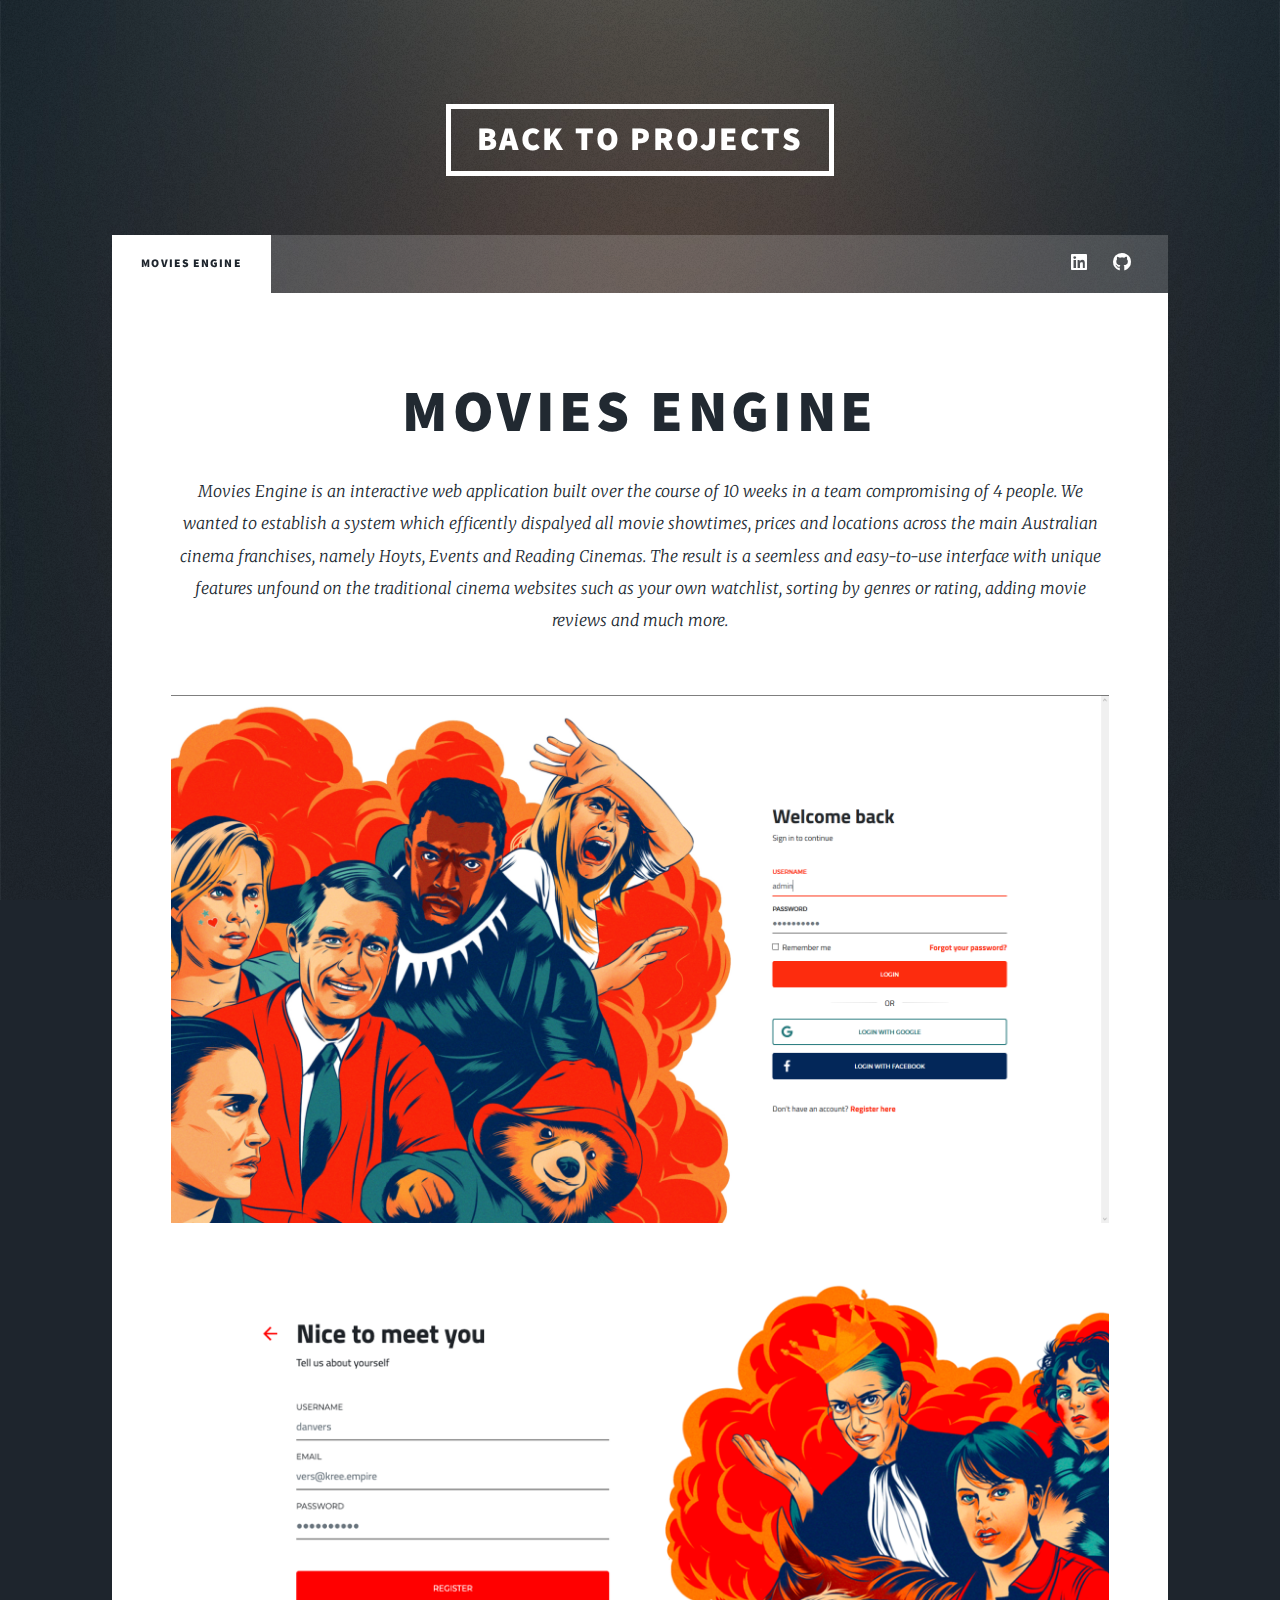
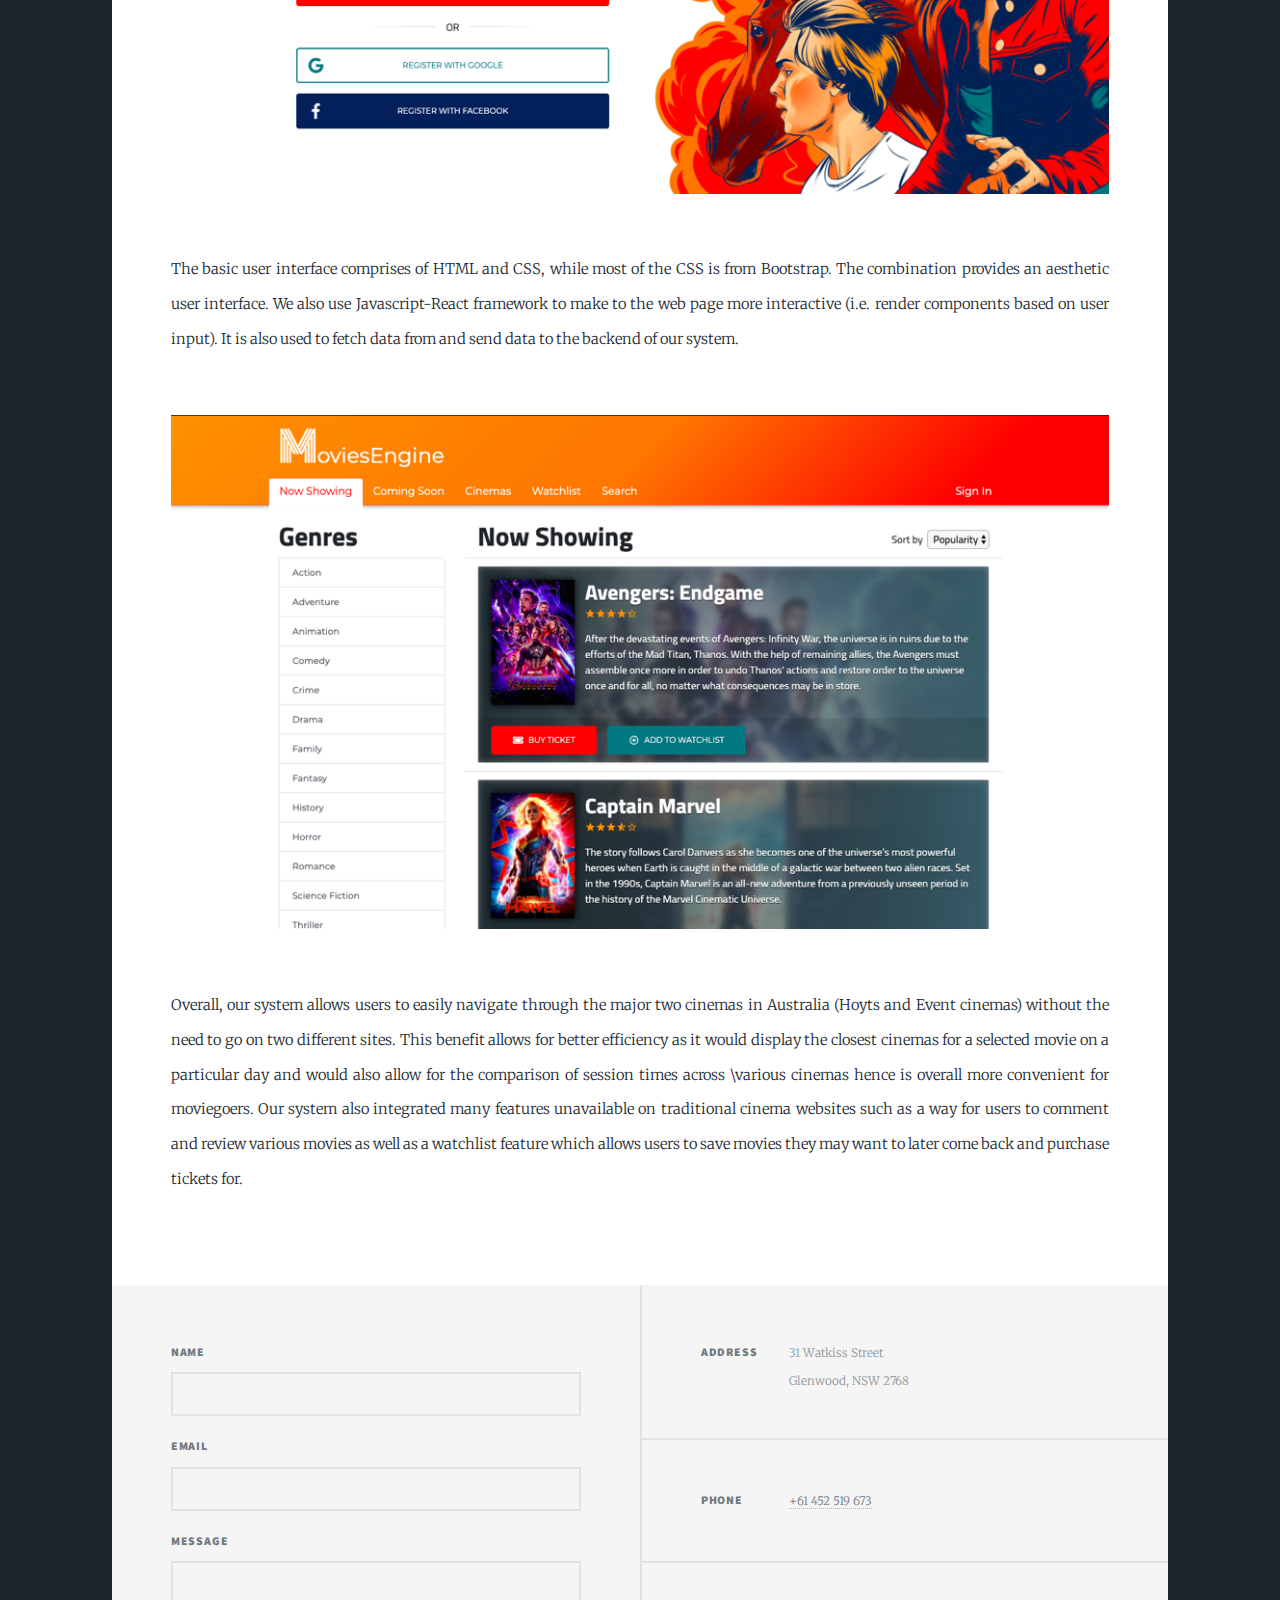
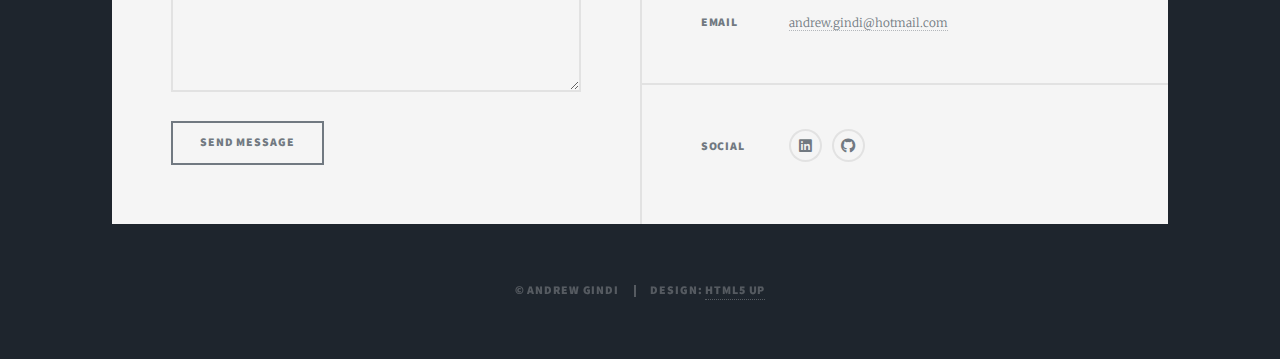
==== commit 35608f60: "Dungeon Project Added" ====
--- a/moviesengine.html
+++ b/moviesengine.html
@@ -86,7 +86,7 @@
                     <section class="split contact">
                         <section class="alt">
                             <h3>Address</h3>
-                            <p>20 Mahogany Close<br />
+                            <p>31 Watkiss Street<br />
                             Glenwood, NSW 2768</p>
                         </section>
                         <section>
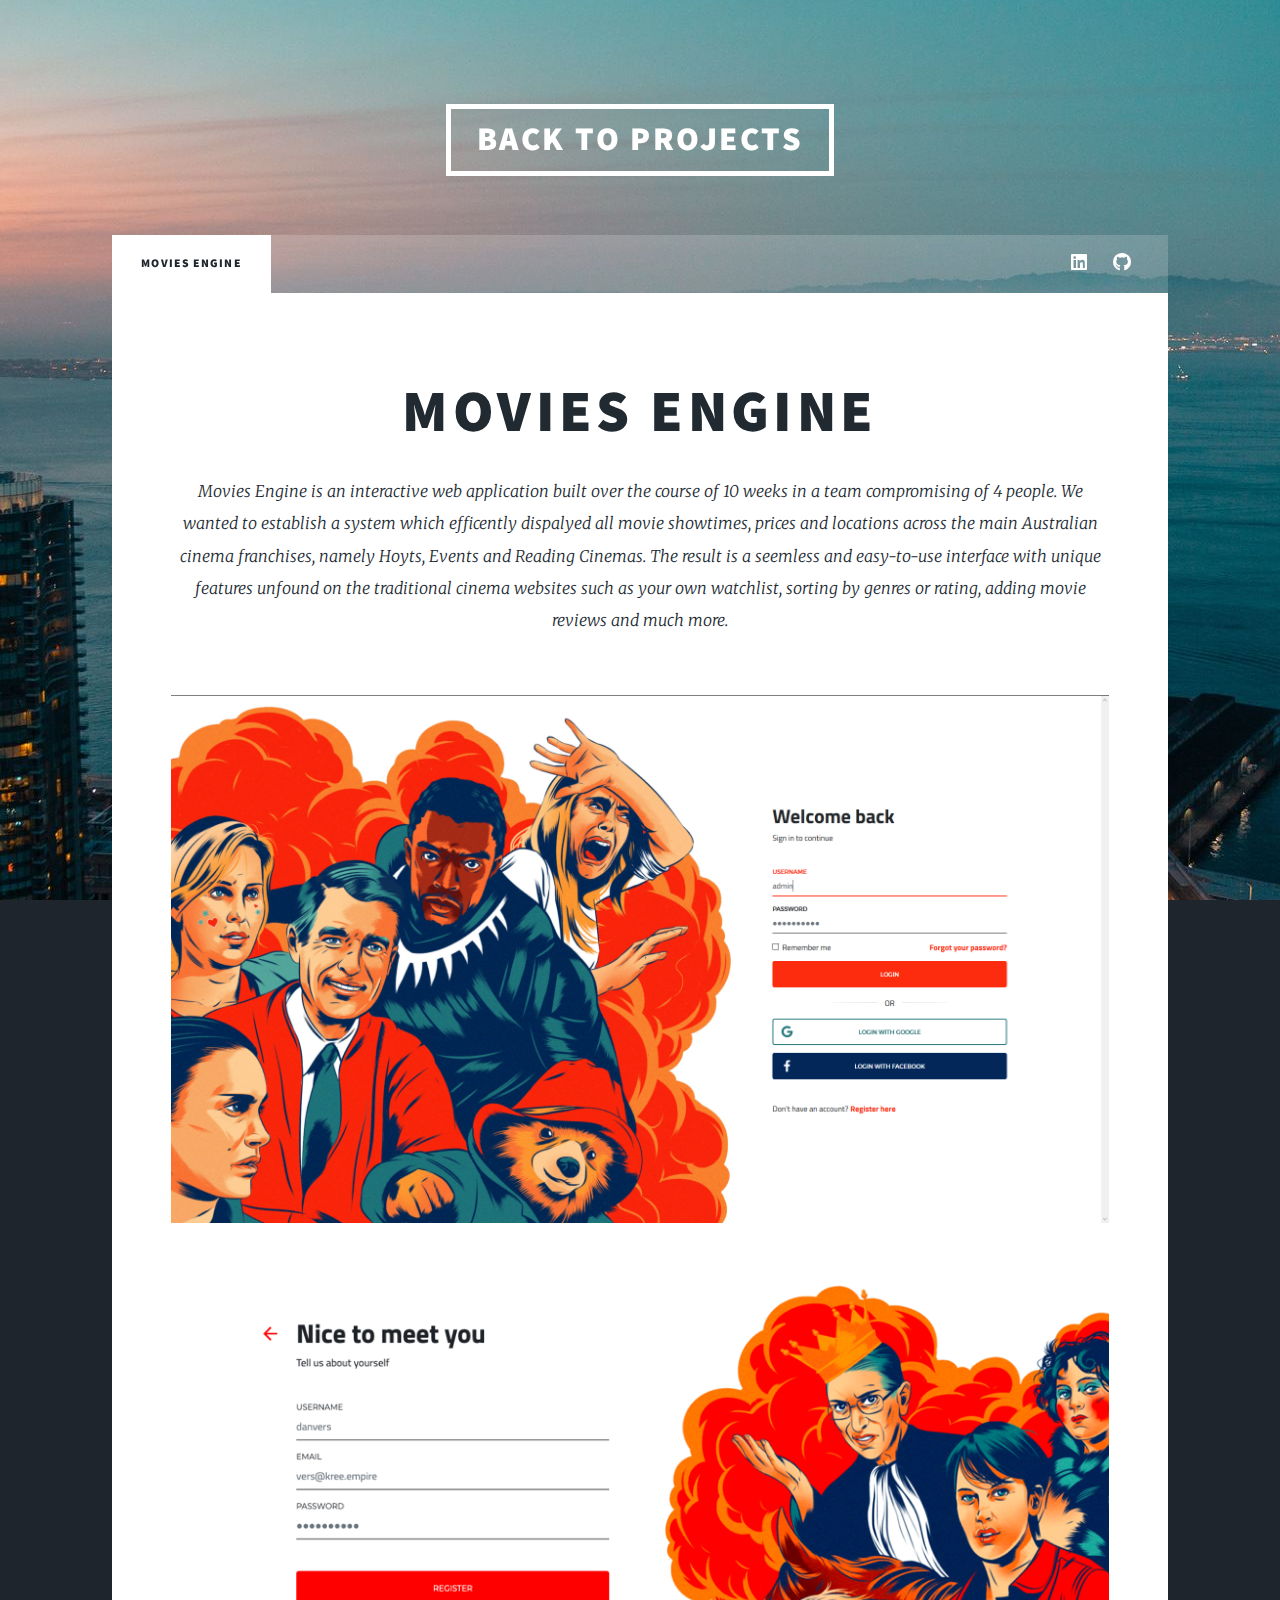
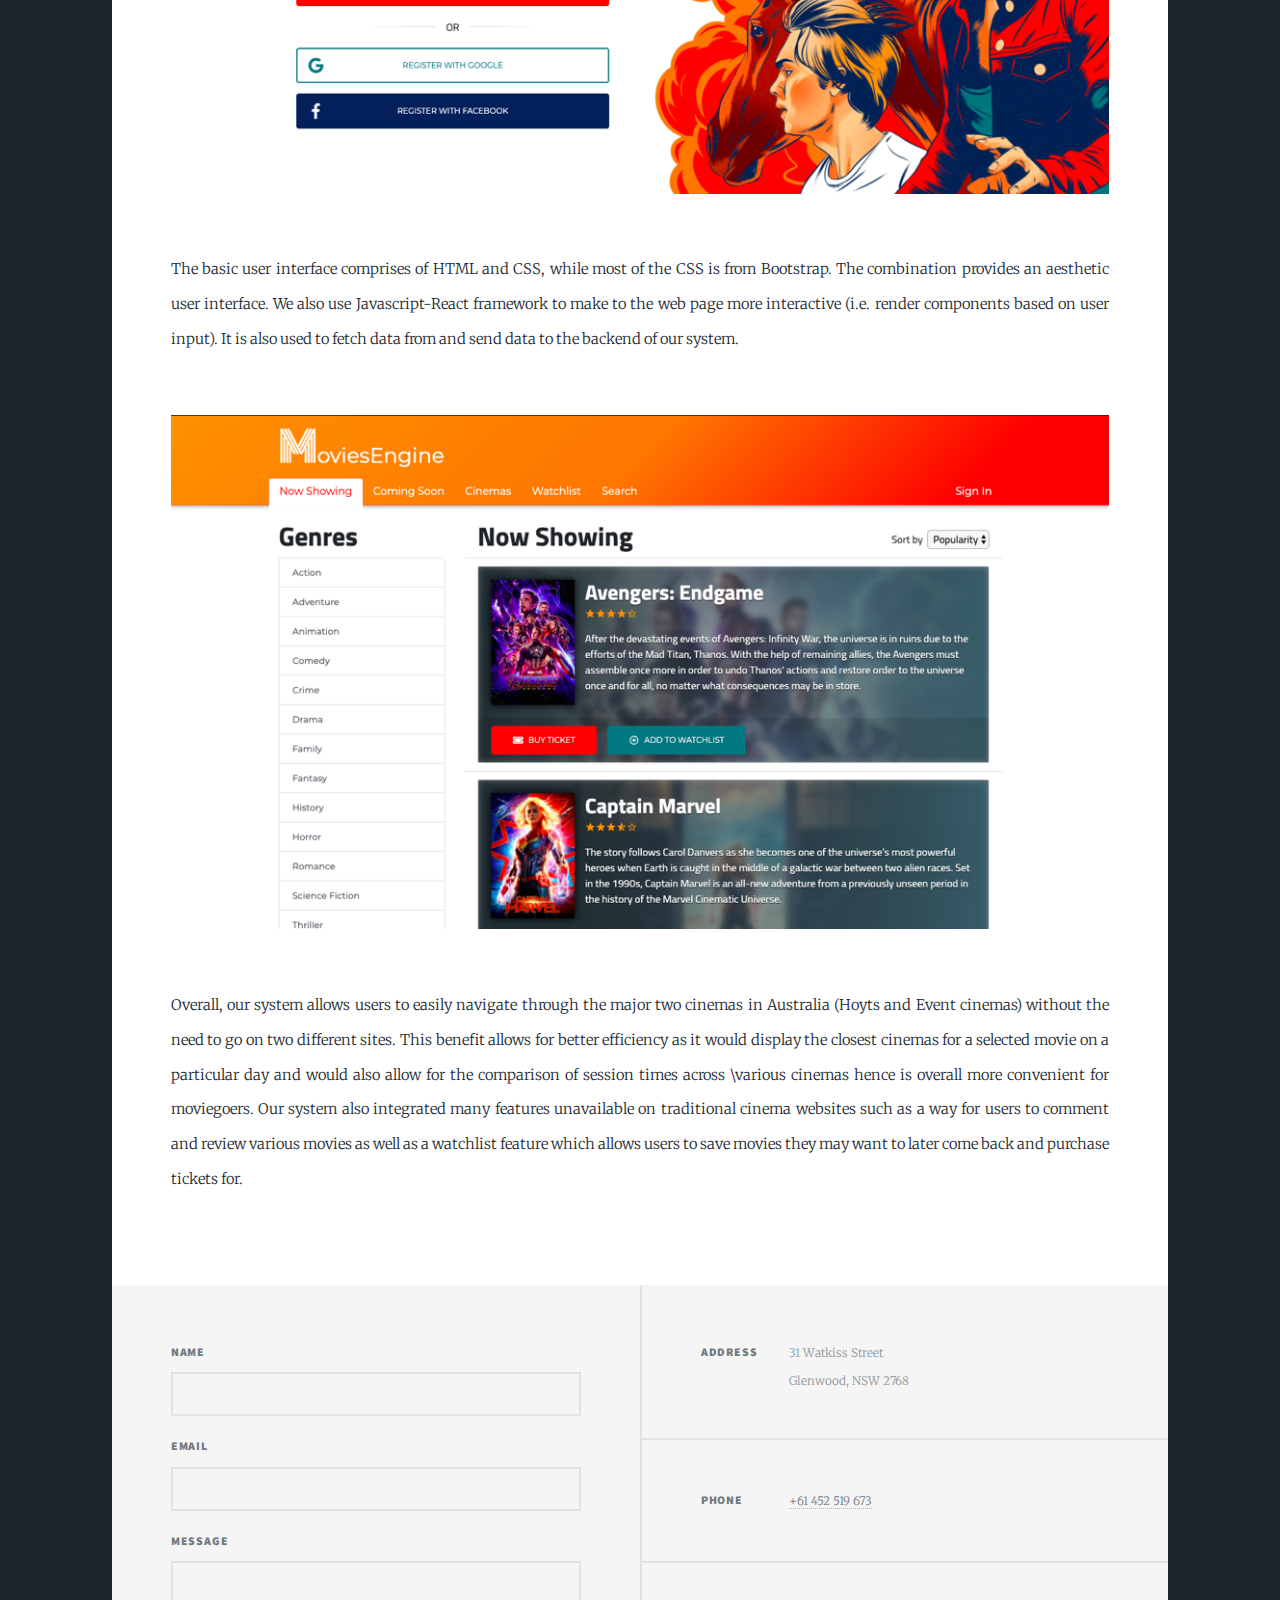
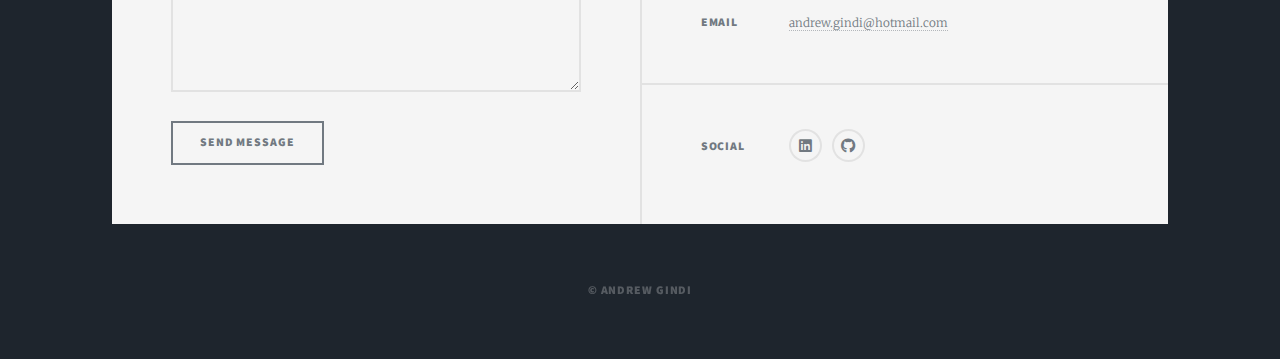
==== commit 32a404ad: "Few design changes" ====
--- a/moviesengine.html
+++ b/moviesengine.html
@@ -109,7 +109,7 @@
 
 				<!-- Copyright -->
 					<div id="copyright">
-						<ul><li>&copy; Andrew Gindi</li><li>Design: <a href="https://html5up.net">HTML5 UP</a></li></ul>
+						<ul><li>&copy; Andrew Gindi</li></ul>
 					</div>
 
 			</div>
--- a/assets/css/main.css
+++ b/assets/css/main.css
@@ -1,10 +1,10 @@
 @import url(fontawesome-all.min.css);
 @import url("https://fonts.googleapis.com/css?family=Merriweather:300,700,300italic,700italic|Source+Sans+Pro:900");
 
-/*
-	Massively by HTML5 UP
-	html5up.net | @ajlkn
-	Free for personal and commercial use under the CCA 3.0 license (html5up.net/license)
+/*
+	Massively by HTML5 UP
+	html5up.net | @ajlkn
+	Free for personal and commercial use under the CCA 3.0 license (html5up.net/license)
 */
 
 html, body, div, span, applet, object,
@@ -3234,7 +3234,7 @@
 			width: 100%;
 			height: 100%;
 			background-color: #212931;
-			background-image: url("../../images/overlay.png"), linear-gradient(0deg, rgba(0, 0, 0, 0.1), rgba(0, 0, 0, 0.1)), url("../../images/bg.jpg");
+			background-image: url("../../images/cool-background.png"), linear-gradient(0deg, rgba(0, 0, 0, 0.1), rgba(0, 0, 0, 0.1)), url("../../images/bg.jpg");
 			background-size: auto,								auto,														100% auto;
 			background-position: center,								center,														top center;
 			background-repeat: repeat,								no-repeat,													no-repeat;
